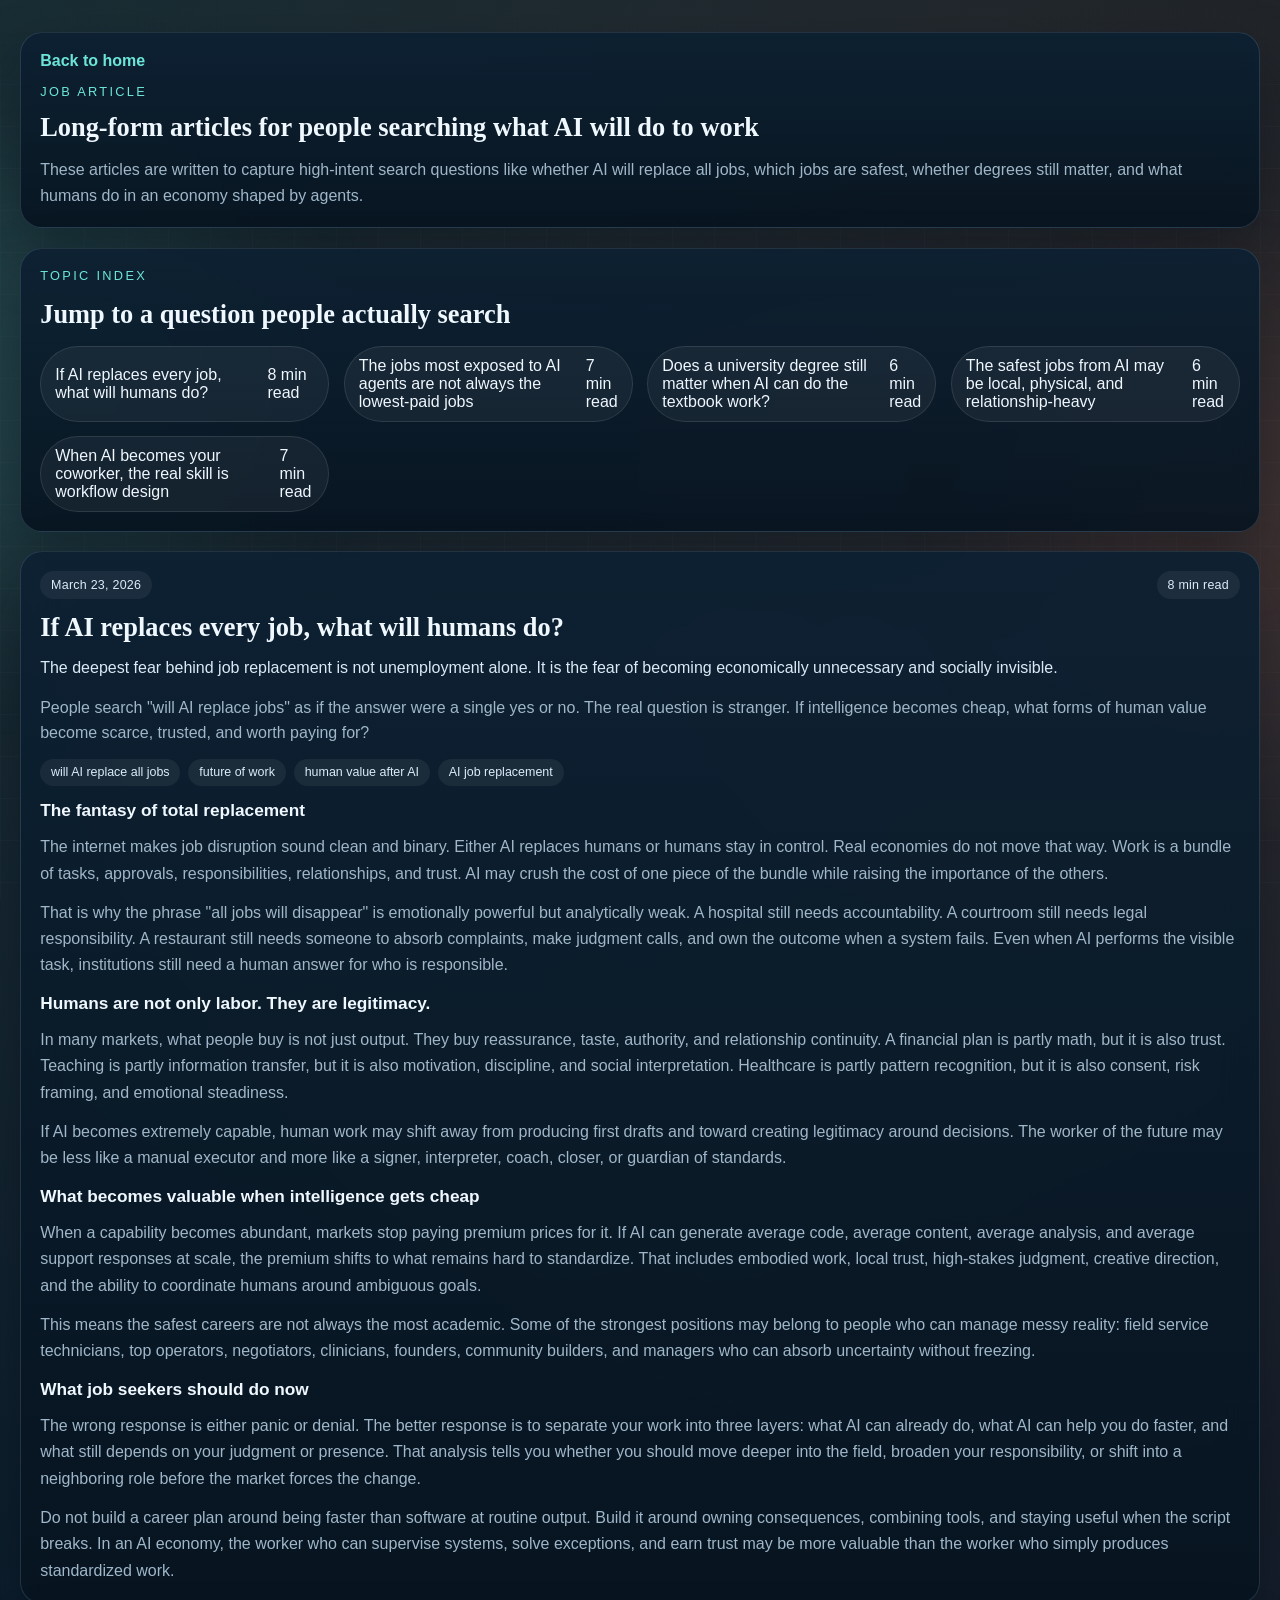
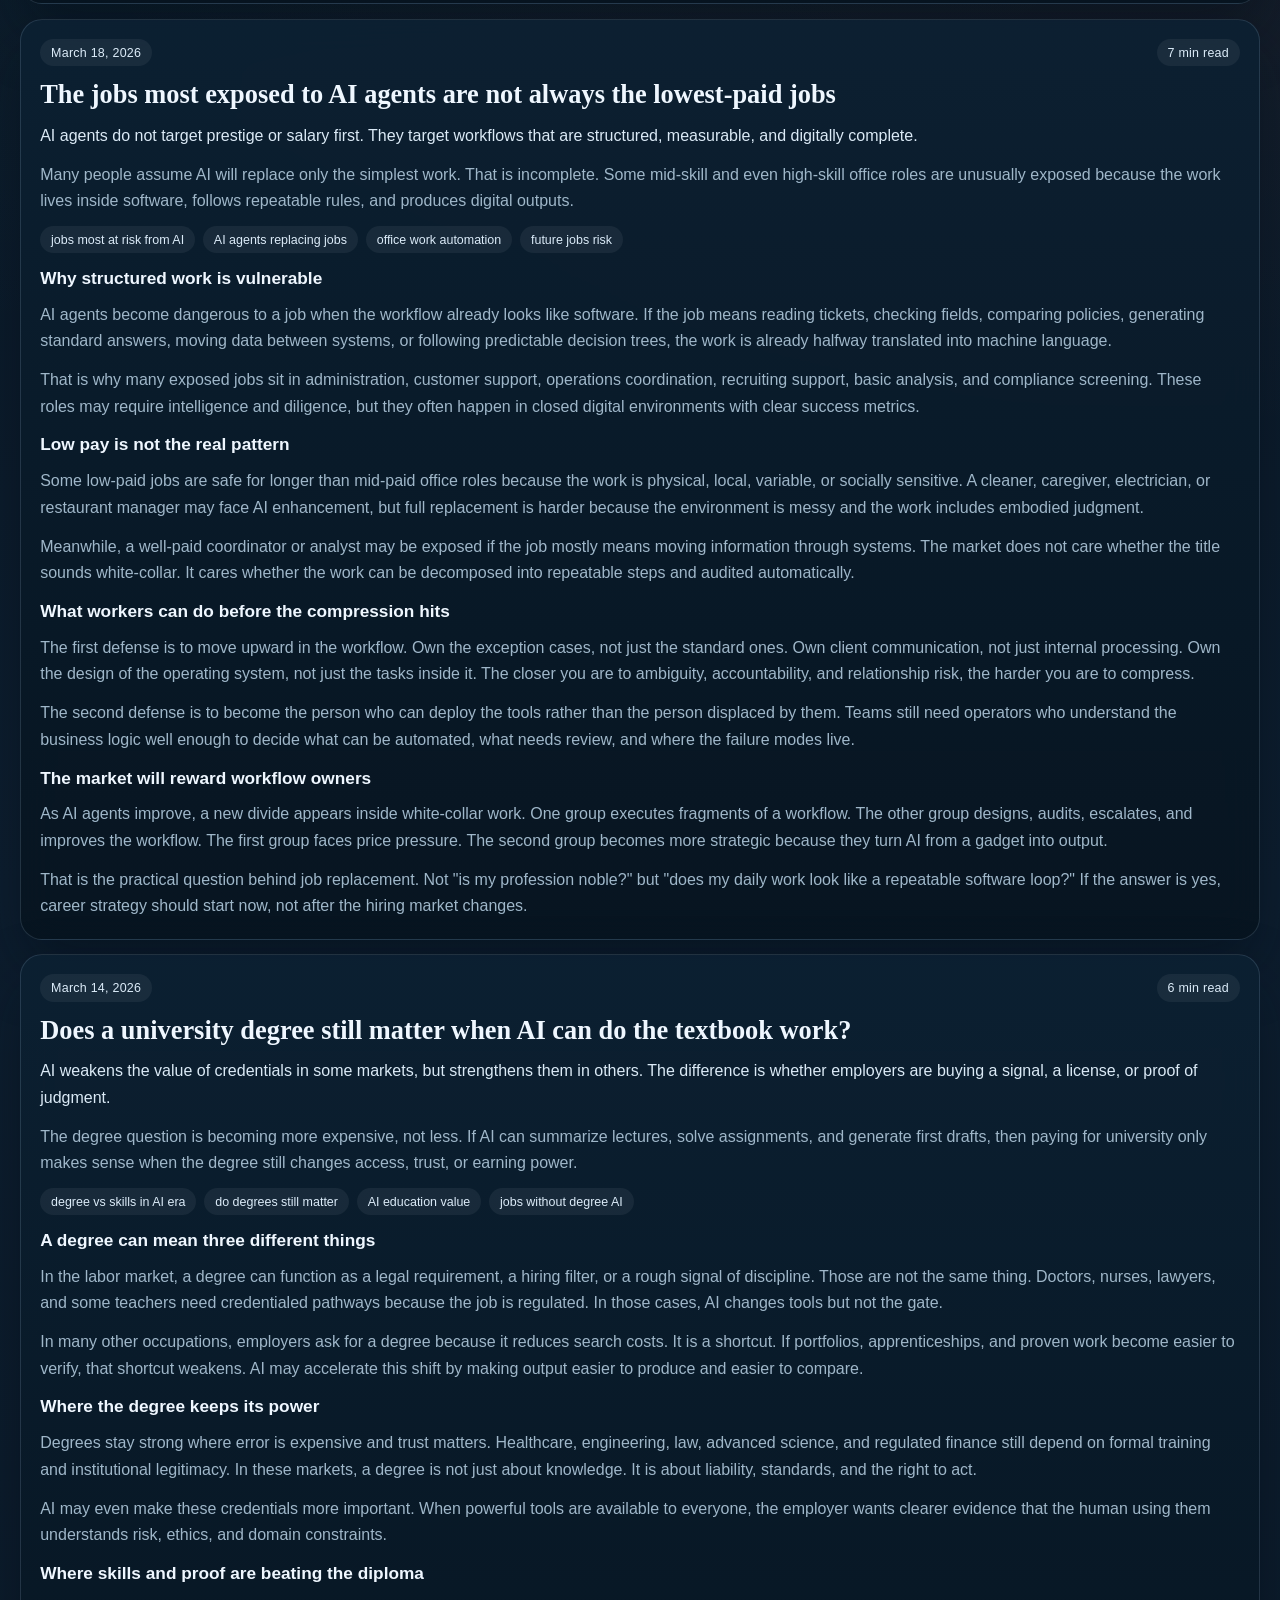
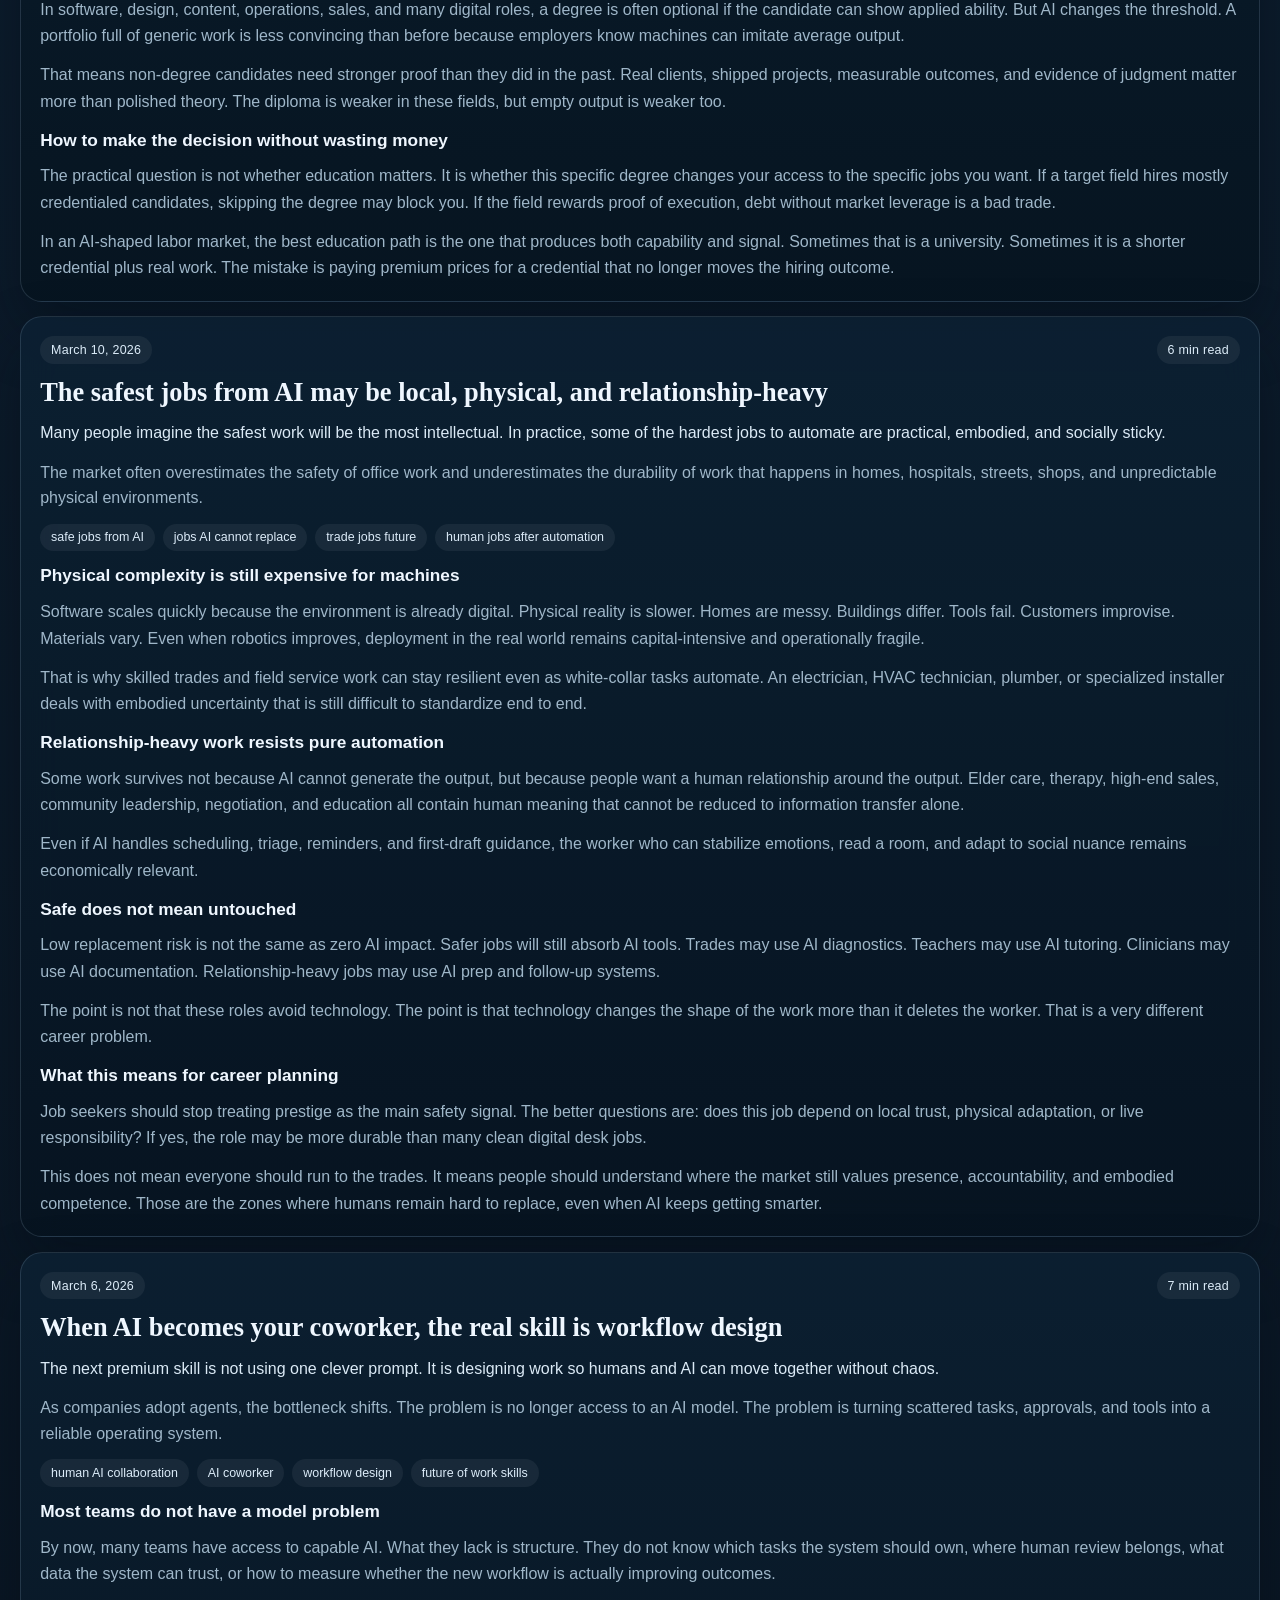
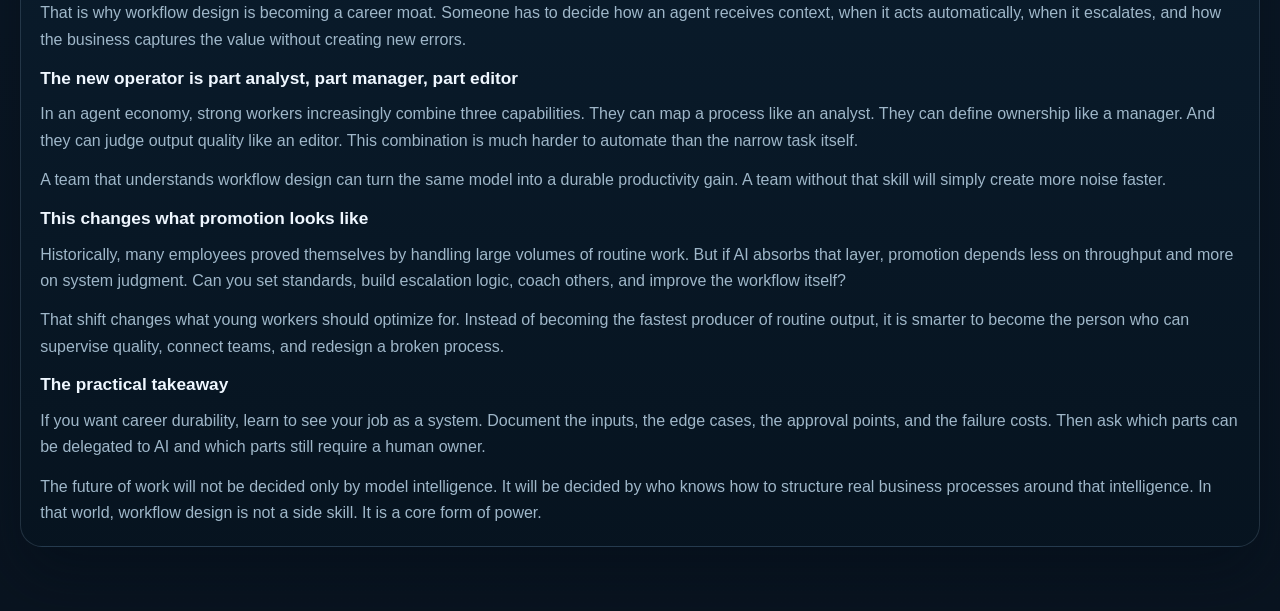
==== articles.html @ 11e5ac5a "Add news and article content hubs" ====
<!DOCTYPE html>
<html lang="en">
<head>
  <meta charset="UTF-8">
  <meta name="viewport" content="width=device-width, initial-scale=1.0">
  <title>Job Articles About AI Replacing Jobs | Will My Job Replaced by AI?</title>
  <meta name="description" content="Read long-form articles about AI replacing jobs, human work after automation, degree value in the AI era, safe jobs from AI, and how workflow design changes careers.">
  <meta name="robots" content="index,follow,max-image-preview:large,max-snippet:-1,max-video-preview:-1">
  <link rel="canonical" href="https://www.willmyjobreplacedbyai.com/articles.html">
  <meta property="og:type" content="website">
  <meta property="og:title" content="Job Articles About AI Replacing Jobs | Will My Job Replaced by AI?">
  <meta property="og:description" content="Explore deep articles about job replacement, AI agents, human value after automation, and the future of work.">
  <meta property="og:url" content="https://www.willmyjobreplacedbyai.com/articles.html">
  <meta property="og:site_name" content="Will My Job Replaced by AI?">
  <meta property="og:image" content="https://www.willmyjobreplacedbyai.com/og-image.svg">
  <link rel="stylesheet" href="styles.css?v=2026-03-23-1">
</head>
<body data-page="articles">
  <div class="ambient ambient-left"></div>
  <div class="ambient ambient-right"></div>

  <main class="page-shell">
    <header class="subpage-hero">
      <a class="back-link" href="./">Back to home</a>
      <p class="section-kicker">Job Article</p>
      <h1>Long-form articles for people searching what AI will do to work</h1>
      <p class="section-copy">These articles are written to capture high-intent search questions like whether AI will replace all jobs, which jobs are safest, whether degrees still matter, and what humans do in an economy shaped by agents.</p>
    </header>

    <section class="article-toc-card">
      <p class="section-kicker">Topic Index</p>
      <h2>Jump to a question people actually search</h2>
      <div class="article-toc" id="articleToc">
        <div class="empty-state">Loading article library...</div>
      </div>
    </section>

    <section class="article-index" id="articleIndex">
      <div class="empty-state">Loading article library...</div>
    </section>
  </main>

  <script src="editorial.js?v=2026-03-23-1"></script>
</body>
</html>
---- styles.css ----
:root {
  --bg: #081421;
  --bg-soft: #12263b;
  --panel: rgba(7, 24, 37, 0.8);
  --panel-strong: rgba(10, 30, 48, 0.92);
  --line: rgba(171, 205, 230, 0.16);
  --text: #eff7ff;
  --muted: #9fb7c9;
  --accent: #ff875c;
  --accent-soft: rgba(255, 135, 92, 0.18);
  --teal: #6ce5d8;
  --yellow: #ffd66b;
  --red: #ff6f7d;
  --green: #77e08e;
  --shadow: 0 28px 60px rgba(1, 11, 20, 0.38);
  --radius-xl: 28px;
  --radius-lg: 22px;
  --radius-md: 16px;
  --max-width: 1240px;
}

* {
  box-sizing: border-box;
}

html {
  scroll-behavior: smooth;
}

body {
  margin: 0;
  min-height: 100vh;
  font-family: "Avenir Next", "Segoe UI", "Helvetica Neue", sans-serif;
  background:
    radial-gradient(circle at top left, rgba(108, 229, 216, 0.12), transparent 35%),
    radial-gradient(circle at 90% 10%, rgba(255, 135, 92, 0.14), transparent 30%),
    linear-gradient(180deg, #07111c 0%, #0d1e2f 46%, #091420 100%);
  color: var(--text);
  overflow-x: hidden;
}

body.no-scroll {
  overflow: hidden;
}

body::before {
  content: "";
  position: fixed;
  inset: 0;
  background-image:
    linear-gradient(rgba(255, 255, 255, 0.025) 1px, transparent 1px),
    linear-gradient(90deg, rgba(255, 255, 255, 0.025) 1px, transparent 1px);
  background-size: 42px 42px;
  mask-image: linear-gradient(180deg, transparent 0%, rgba(0, 0, 0, 0.8) 12%, rgba(0, 0, 0, 0.85) 100%);
  pointer-events: none;
}

.ambient {
  position: fixed;
  width: 28rem;
  height: 28rem;
  border-radius: 999px;
  filter: blur(80px);
  opacity: 0.28;
  pointer-events: none;
}

.ambient-left {
  top: 10rem;
  left: -12rem;
  background: rgba(108, 229, 216, 0.42);
}

.ambient-right {
  top: 18rem;
  right: -12rem;
  background: rgba(255, 135, 92, 0.32);
}

.page-shell {
  position: relative;
  width: min(var(--max-width), calc(100% - 2rem));
  margin: 0 auto;
  padding: 2rem 0 4rem;
}

.hero,
.filter-card,
.editorial-card,
.insight-card,
.roadmap-card,
.subpage-hero,
.article-toc-card,
.news-feed-item,
.article-longform,
.job-card {
  backdrop-filter: blur(18px);
  background: linear-gradient(180deg, rgba(12, 32, 50, 0.92) 0%, rgba(7, 20, 32, 0.92) 100%);
  border: 1px solid var(--line);
  box-shadow: var(--shadow);
}

.hero {
  display: grid;
  grid-template-columns: minmax(0, 1.5fr) minmax(260px, 0.72fr);
  gap: 1.5rem;
  padding: 1.6rem;
  border-radius: var(--radius-xl);
  animation: rise 0.7s ease both;
}

.hero-copy {
  display: flex;
  flex-direction: column;
  gap: 1rem;
}

.topbar {
  display: flex;
  justify-content: space-between;
  gap: 1rem;
  align-items: center;
}

.brand-block {
  display: flex;
  align-items: center;
  gap: 0.9rem;
}

.brand-mark {
  width: 3rem;
  height: 3rem;
  display: grid;
  place-items: center;
  border-radius: 1rem;
  color: #081421;
  font-weight: 800;
  letter-spacing: 0.08em;
  background: linear-gradient(135deg, #ffb26b 0%, #6ce5d8 100%);
}

.brand-label,
.brand-subtitle {
  margin: 0;
}

.brand-label {
  font-size: 0.78rem;
  letter-spacing: 0.16em;
  text-transform: uppercase;
  color: var(--muted);
}

.brand-subtitle {
  font-size: 0.96rem;
  color: var(--text);
}

.language-switch {
  display: inline-flex;
  gap: 0.35rem;
  padding: 0.32rem;
  border-radius: 999px;
  background: rgba(255, 255, 255, 0.05);
  border: 1px solid rgba(255, 255, 255, 0.08);
}

.lang-button {
  border: 0;
  border-radius: 999px;
  padding: 0.56rem 0.8rem;
  font: inherit;
  font-size: 0.78rem;
  font-weight: 700;
  letter-spacing: 0.08em;
  background: transparent;
  color: var(--muted);
  cursor: pointer;
  transition: all 0.2s ease;
}

.lang-button[aria-pressed="true"] {
  background: linear-gradient(135deg, rgba(255, 135, 92, 0.95) 0%, rgba(255, 205, 107, 0.95) 100%);
  color: #091420;
}

.eyebrow,
.section-kicker {
  margin: 0;
  font-size: 0.8rem;
  text-transform: uppercase;
  letter-spacing: 0.18em;
  color: var(--teal);
}

#heroTitle,
.insight-card h2,
.roadmap-card h2,
#resultsTitle {
  margin: 0;
  font-family: "Iowan Old Style", "Palatino Linotype", "Book Antiqua", Georgia, serif;
  line-height: 0.95;
  letter-spacing: -0.03em;
}

#heroTitle {
  font-size: clamp(3.15rem, 6vw, 5.8rem);
  max-width: 11ch;
}

.hero-lead,
.section-copy,
.results-copy,
.disclaimer,
.detail-copy,
.roadmap-step p {
  margin: 0;
  color: var(--muted);
  line-height: 1.6;
}

.hero-notes {
  display: grid;
  gap: 0.8rem;
  max-width: 50rem;
}

.pill {
  display: inline-flex;
  align-items: center;
  width: fit-content;
  padding: 0.5rem 0.8rem;
  border-radius: 999px;
  background: var(--accent-soft);
  color: #ffc2af;
  font-size: 0.86rem;
  font-weight: 700;
}

.hero-panel {
  display: grid;
  gap: 1rem;
}

.stat-card {
  border-radius: var(--radius-lg);
  padding: 1.1rem 1.15rem;
  background: linear-gradient(180deg, rgba(255, 255, 255, 0.045) 0%, rgba(255, 255, 255, 0.02) 100%);
  border: 1px solid rgba(255, 255, 255, 0.08);
}

.stat-value {
  margin: 0;
  font-size: clamp(2rem, 4vw, 2.8rem);
  font-weight: 800;
}

.stat-label {
  margin: 0.2rem 0 0;
  color: var(--muted);
}

.filter-stack {
  margin-top: 1.4rem;
  display: grid;
  gap: 1rem;
}

.editorial-grid {
  margin-top: 1.4rem;
  display: grid;
  grid-template-columns: repeat(2, minmax(0, 1fr));
  gap: 1rem;
}

.editorial-card,
.subpage-hero,
.article-toc-card,
.news-feed-item,
.article-longform {
  padding: 1.2rem;
  border-radius: var(--radius-lg);
  animation: rise 0.85s ease both;
}

.editorial-card {
  display: grid;
  gap: 1rem;
  align-content: start;
}

.editorial-card-header,
.section-actions,
.news-feed-meta,
.news-preview-meta {
  display: flex;
  justify-content: space-between;
  gap: 0.75rem;
  flex-wrap: wrap;
  align-items: center;
}

.editorial-card h2,
.subpage-hero h1,
.article-toc-card h2,
.news-feed-item h2,
.article-longform h2 {
  margin: 0;
  font-size: 1.65rem;
  font-family: "Iowan Old Style", "Palatino Linotype", "Book Antiqua", Georgia, serif;
}

.editorial-link,
.editorial-button,
.news-source-link,
.back-link,
.toc-link,
.pagination-link {
  text-decoration: none;
}

.editorial-link,
.news-source-link,
.back-link {
  color: var(--teal);
  font-weight: 700;
  text-underline-offset: 0.16rem;
}

.editorial-button,
.pagination-link,
.toc-link {
  border: 1px solid rgba(255, 255, 255, 0.1);
  border-radius: 999px;
  padding: 0.62rem 0.88rem;
  background: rgba(255, 255, 255, 0.05);
  color: var(--text);
  transition: border-color 0.18s ease, transform 0.18s ease;
}

.editorial-button:hover,
.pagination-link:hover,
.toc-link:hover,
.editorial-link:hover,
.news-source-link:hover,
.back-link:hover {
  border-color: rgba(255, 255, 255, 0.24);
  color: var(--text);
}

.news-preview-list,
.news-feed,
.article-index,
.article-toc {
  display: grid;
  gap: 0.9rem;
}

.news-preview-item {
  padding: 0.95rem 1rem;
  border-radius: 18px;
  background: rgba(255, 255, 255, 0.035);
  border: 1px solid rgba(255, 255, 255, 0.07);
}

.news-preview-meta,
.news-feed-meta {
  color: #c3d8e7;
  font-size: 0.78rem;
  letter-spacing: 0.02em;
}

.news-preview-title,
.article-preview-title {
  color: var(--text);
  display: inline-block;
  margin-top: 0.2rem;
  font-size: 1.12rem;
  font-weight: 700;
  line-height: 1.35;
}

.news-preview-summary,
.article-preview-hook,
.article-preview-summary,
.editorial-empty,
.news-impact,
.subpage-summary,
.article-section p {
  margin: 0;
  color: var(--muted);
  line-height: 1.65;
}

.article-preview-card,
.article-longform-header {
  display: grid;
  gap: 0.8rem;
}

.article-preview-hook {
  color: #dbeaf6;
}

.keyword-list {
  display: flex;
  flex-wrap: wrap;
  gap: 0.5rem;
}

.keyword-chip,
.meta-pill {
  display: inline-flex;
  align-items: center;
  padding: 0.42rem 0.68rem;
  border-radius: 999px;
  font-size: 0.78rem;
  color: #dcecf9;
  background: rgba(255, 255, 255, 0.06);
}

.keyword-chip-strong {
  background: rgba(255, 135, 92, 0.16);
  color: #ffd0bd;
}

.subpage-hero {
  display: grid;
  gap: 0.85rem;
}

.news-feed {
  margin-top: 1.2rem;
}

.news-feed-item,
.article-longform {
  display: grid;
  gap: 0.9rem;
}

.article-toc-card {
  margin-top: 1.2rem;
  display: grid;
  gap: 1rem;
}

.article-toc {
  grid-template-columns: repeat(auto-fit, minmax(240px, 1fr));
}

.toc-link {
  display: flex;
  justify-content: space-between;
  gap: 0.75rem;
  align-items: center;
}

.article-index {
  margin-top: 1.2rem;
}

.article-section {
  display: grid;
  gap: 0.8rem;
}

.article-section h3 {
  margin: 0;
  font-size: 1.08rem;
  color: var(--text);
}

.pagination {
  margin-top: 1.1rem;
  display: flex;
  flex-wrap: wrap;
  gap: 0.55rem;
}

.pagination-link.is-active {
  background: linear-gradient(135deg, rgba(255, 135, 92, 0.95) 0%, rgba(255, 205, 107, 0.95) 100%);
  color: #091420;
  border-color: transparent;
}

.filter-card {
  padding: 1rem;
  border-radius: var(--radius-lg);
  animation: rise 0.85s ease both;
}

.filter-header {
  display: grid;
  gap: 0.25rem;
  margin-bottom: 0.9rem;
}

.filter-header h2 {
  margin: 0;
  font-size: 1.6rem;
  font-family: "Iowan Old Style", "Palatino Linotype", "Book Antiqua", Georgia, serif;
}

.seo-card h2,
.seo-card h3,
.faq-list h3 {
  margin-top: 0;
}

.seo-grid {
  margin-top: 1rem;
  display: grid;
  gap: 0.8rem;
  grid-template-columns: repeat(auto-fit, minmax(220px, 1fr));
}

.faq-list {
  margin-top: 1rem;
  display: grid;
  gap: 0.4rem;
}

.faq-list h3 {
  font-size: 1.1rem;
  line-height: 1.45;
}

.control-panel {
  display: grid;
  gap: 1rem;
}

.job-control-panel {
  grid-template-columns: minmax(0, 2.2fr) repeat(3, minmax(0, 1fr));
}

.ai-control-panel {
  grid-template-columns: repeat(4, minmax(0, 1fr));
}

.field {
  display: grid;
  gap: 0.45rem;
}

.field label {
  font-size: 0.84rem;
  font-weight: 700;
  color: #d6e7f5;
}

input,
select {
  width: 100%;
  border: 1px solid rgba(255, 255, 255, 0.08);
  border-radius: 14px;
  padding: 0.9rem 1rem;
  font: inherit;
  color: var(--text);
  background: rgba(255, 255, 255, 0.04);
}

input::placeholder {
  color: #89a2b4;
}

input:focus,
select:focus,
.lang-button:focus {
  outline: 2px solid rgba(108, 229, 216, 0.55);
  outline-offset: 2px;
}

.insight-grid {
  margin-top: 1.4rem;
  display: grid;
  grid-template-columns: minmax(0, 1.3fr) minmax(0, 1fr);
  gap: 1rem;
}

.insight-card,
.roadmap-card {
  border-radius: var(--radius-lg);
  padding: 1.35rem;
  animation: rise 1s ease both;
}

.risk-bars,
.guide-list,
.roadmap-grid,
.job-grid {
  display: grid;
  gap: 0.9rem;
}

.risk-row {
  display: grid;
  gap: 0.42rem;
}

.risk-row-header {
  display: flex;
  justify-content: space-between;
  gap: 1rem;
  color: #d6e7f5;
  font-size: 0.95rem;
}

.risk-row-track,
.meter-track {
  height: 0.72rem;
  border-radius: 999px;
  overflow: hidden;
  background: rgba(255, 255, 255, 0.06);
}

.risk-row-fill,
.meter-fill {
  height: 100%;
  border-radius: inherit;
}

.risk-row-fill.low,
.meter-fill.low {
  background: linear-gradient(90deg, #49c46c 0%, #77e08e 100%);
}

.risk-row-fill.medium,
.meter-fill.medium {
  background: linear-gradient(90deg, #eeb14a 0%, #ffd66b 100%);
}

.risk-row-fill.high,
.meter-fill.high {
  background: linear-gradient(90deg, #ff6f7d 0%, #ff9b7d 100%);
}

.guide-card {
  align-content: start;
}

.guide-item,
.roadmap-step {
  padding: 1rem;
  border-radius: 18px;
  background: rgba(255, 255, 255, 0.04);
  border: 1px solid rgba(255, 255, 255, 0.08);
}

.guide-item strong,
.roadmap-step strong,
.detail-block h3 {
  color: var(--text);
}

.results-block {
  margin-top: 1.65rem;
}

.results-meta {
  display: flex;
  justify-content: space-between;
  gap: 1rem;
  align-items: end;
}

.job-grid {
  margin-top: 1rem;
  grid-template-columns: repeat(auto-fit, minmax(300px, 1fr));
}

.job-card {
  display: grid;
  gap: 1rem;
  padding: 1.3rem;
  border-radius: 24px;
  animation: rise 0.9s ease both;
  cursor: pointer;
  transition: transform 0.18s ease, border-color 0.18s ease;
}

.job-card:hover,
.job-card:focus-visible {
  transform: translateY(-2px);
  border-color: rgba(255, 255, 255, 0.24);
}

.job-open-label {
  margin: 0;
  font-size: 0.9rem;
  color: var(--muted);
}

.job-card-modal {
  margin: 0;
  cursor: default;
  animation: none;
  background: transparent;
  border: 0;
  box-shadow: none;
}

.job-modal-overlay {
  position: fixed;
  inset: 0;
  z-index: 30;
  display: none;
  align-items: center;
  justify-content: center;
  padding: 1rem;
  background: rgba(3, 10, 18, 0.72);
}

.job-modal-overlay.is-open {
  display: flex;
}

.job-modal-panel {
  width: min(980px, 100%);
  max-height: min(86vh, 960px);
  overflow: auto;
  border-radius: var(--radius-lg);
  border: 1px solid var(--line);
  background: linear-gradient(180deg, rgba(12, 32, 50, 0.98) 0%, rgba(7, 20, 32, 0.98) 100%);
  box-shadow: var(--shadow);
}

.job-modal-header {
  position: sticky;
  top: 0;
  z-index: 1;
  display: flex;
  justify-content: space-between;
  align-items: center;
  gap: 1rem;
  border-bottom: 1px solid rgba(255, 255, 255, 0.08);
  padding: 1rem 1.2rem;
  background: rgba(5, 17, 29, 0.95);
}

.job-modal-header h2 {
  margin: 0;
  font-size: 1.6rem;
  font-family: "Iowan Old Style", "Palatino Linotype", "Book Antiqua", Georgia, serif;
}

.job-modal-close {
  border: 1px solid rgba(255, 255, 255, 0.14);
  background: rgba(255, 255, 255, 0.06);
  color: #f6fcff;
  border-radius: 999px;
  width: 2rem;
  height: 2rem;
  line-height: 1;
  font-size: 1.2rem;
  cursor: pointer;
}

.job-modal-body {
  padding: 1rem 1.2rem 1.2rem;
}

.card-top,
.meta-row,
.card-tags,
.meter-meta,
.detail-lists {
  display: flex;
  gap: 0.75rem;
  justify-content: space-between;
  align-items: start;
  flex-wrap: wrap;
}

.job-title {
  margin: 0;
  font-size: 1.55rem;
  font-family: "Iowan Old Style", "Palatino Linotype", "Book Antiqua", Georgia, serif;
}

.job-summary {
  margin: 0.45rem 0 0;
  color: var(--muted);
  line-height: 1.55;
}

.classification-path {
  margin: 0.55rem 0 0;
  color: #cfe1ef;
  font-size: 0.88rem;
  line-height: 1.5;
}

.tag {
  display: inline-flex;
  width: fit-content;
  align-items: center;
  padding: 0.42rem 0.72rem;
  border-radius: 999px;
  font-size: 0.78rem;
  font-weight: 700;
  letter-spacing: 0.04em;
}

.tag.neutral {
  background: rgba(255, 255, 255, 0.07);
  color: #dceaf6;
}

.tag.replace {
  background: rgba(255, 111, 125, 0.14);
  color: #ffb3bd;
}

.tag.hybrid {
  background: rgba(255, 214, 107, 0.14);
  color: #ffe6a2;
}

.tag.enhance {
  background: rgba(108, 229, 216, 0.14);
  color: #aef2ea;
}

.risk-number {
  margin: 0;
  font-size: 2.1rem;
  font-weight: 800;
}

.meter-label {
  color: var(--muted);
  font-size: 0.9rem;
}

.detail-lists {
  align-items: stretch;
}

.detail-block {
  flex: 1 1 220px;
  padding: 0.95rem 1rem;
  border-radius: 18px;
  background: rgba(255, 255, 255, 0.035);
  border: 1px solid rgba(255, 255, 255, 0.07);
}

.detail-block h3 {
  margin: 0 0 0.75rem;
  font-size: 1rem;
}

.detail-block ul {
  margin: 0;
  padding-left: 1.1rem;
  color: var(--muted);
  display: grid;
  gap: 0.5rem;
}

.detail-copy {
  display: grid;
  gap: 0.72rem;
}

.detail-copy p {
  margin: 0;
}

.service-list {
  display: flex;
  flex-wrap: wrap;
  gap: 0.55rem;
}

.reference-list {
  display: grid;
  gap: 0.6rem;
}

.service-pill {
  padding: 0.45rem 0.68rem;
  border-radius: 999px;
  font-size: 0.8rem;
  color: #dcedfb;
  background: rgba(255, 255, 255, 0.06);
}

.service-link {
  color: #aef2ea;
  display: inline-flex;
  width: fit-content;
  text-decoration-color: rgba(174, 242, 234, 0.6);
  text-underline-offset: 0.16rem;
  word-break: break-word;
}

.service-link:hover {
  color: var(--text);
}

.service-link-none {
  color: var(--muted);
  text-decoration: none;
}

.empty-state {
  padding: 2rem;
  border-radius: 24px;
  text-align: center;
  background: rgba(255, 255, 255, 0.04);
  border: 1px dashed rgba(255, 255, 255, 0.12);
  color: var(--muted);
}

.roadmap-grid {
  grid-template-columns: repeat(auto-fit, minmax(220px, 1fr));
  margin-top: 1rem;
}

@keyframes rise {
  from {
    opacity: 0;
    transform: translateY(18px);
  }
  to {
    opacity: 1;
    transform: translateY(0);
  }
}

@media (max-width: 980px) {
  .hero,
  .editorial-grid,
  .insight-grid,
  .job-control-panel,
  .ai-control-panel {
    grid-template-columns: 1fr;
  }

  .results-meta {
    align-items: start;
    flex-direction: column;
  }
}

@media (max-width: 720px) {
  .page-shell {
    width: min(calc(100% - 1rem), var(--max-width));
    padding-top: 0.75rem;
  }

  .hero,
  .editorial-card,
  .subpage-hero,
  .article-toc-card,
  .news-feed-item,
  .article-longform,
  .insight-card,
  .roadmap-card,
  .filter-card,
  .job-card {
    padding: 1rem;
  }

  .topbar {
    flex-direction: column;
    align-items: start;
  }

  #heroTitle {
    max-width: 100%;
    font-size: clamp(2.5rem, 14vw, 4rem);
  }
}
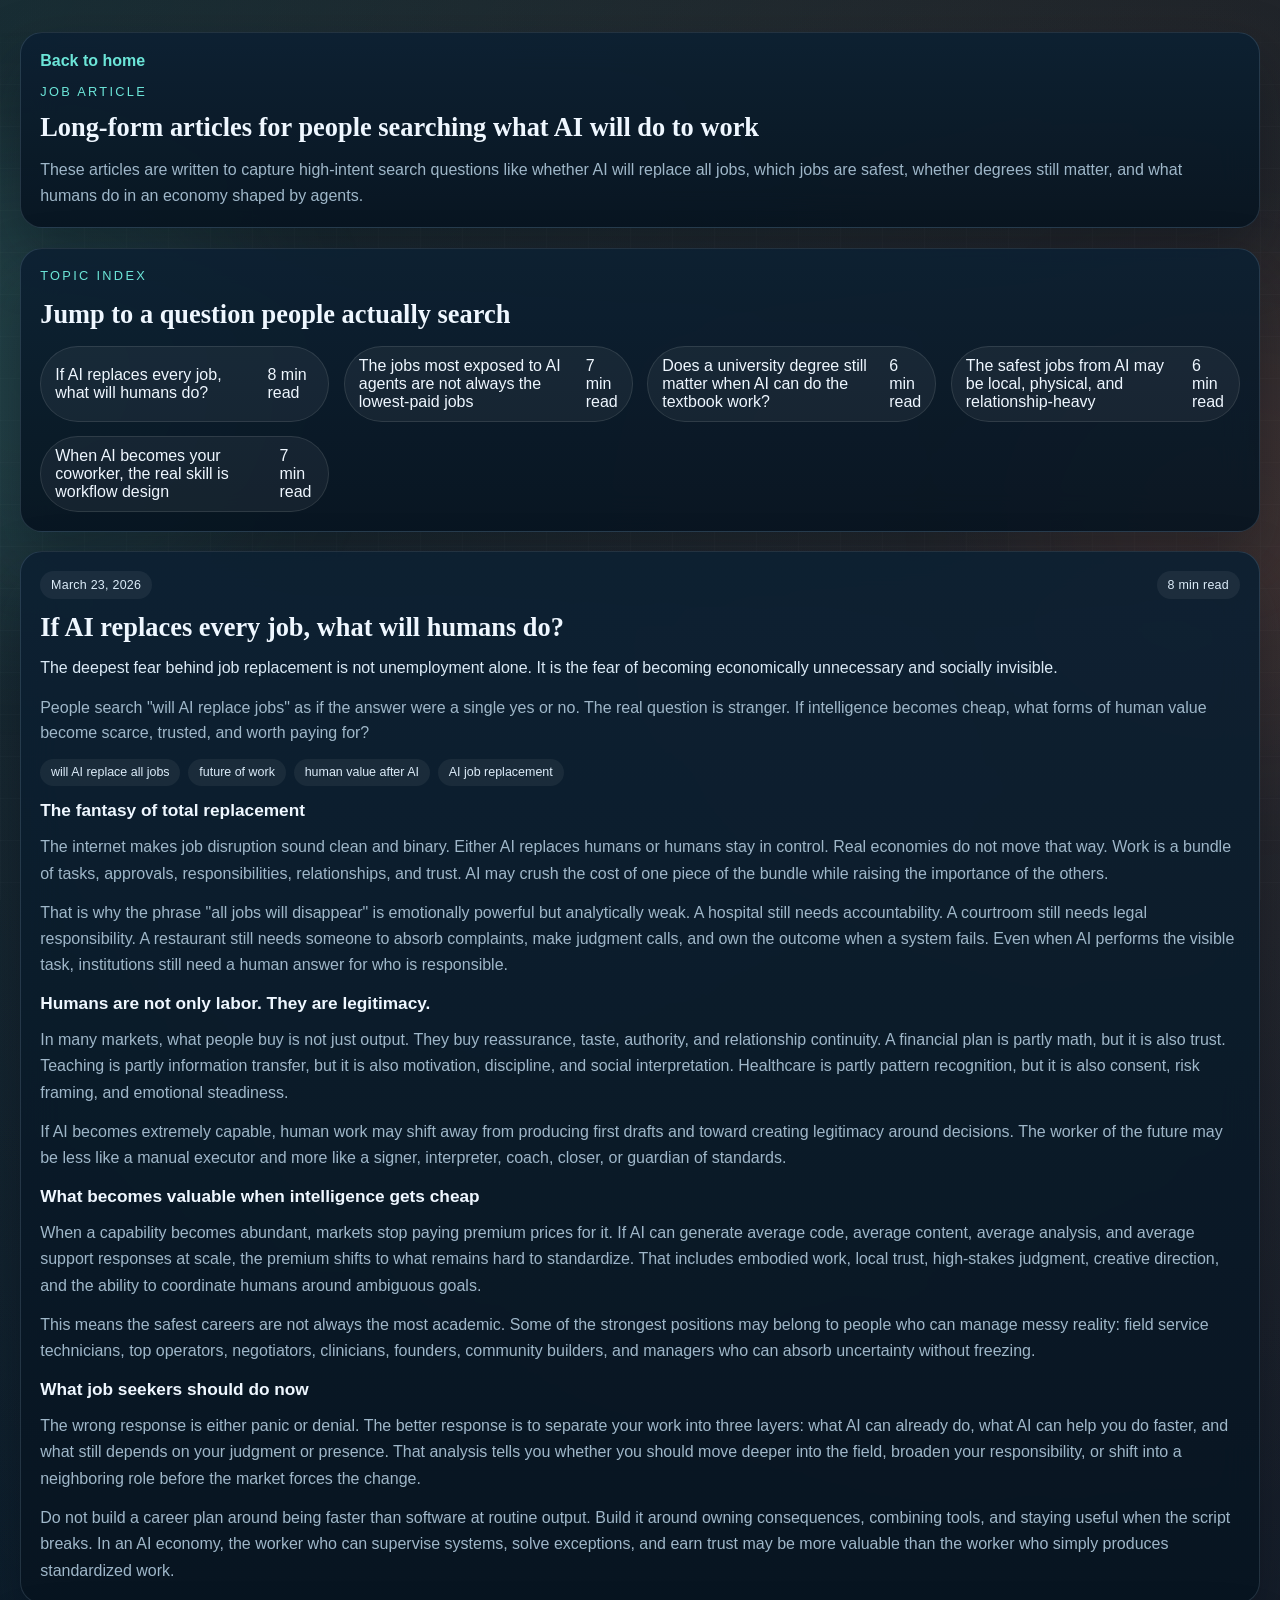
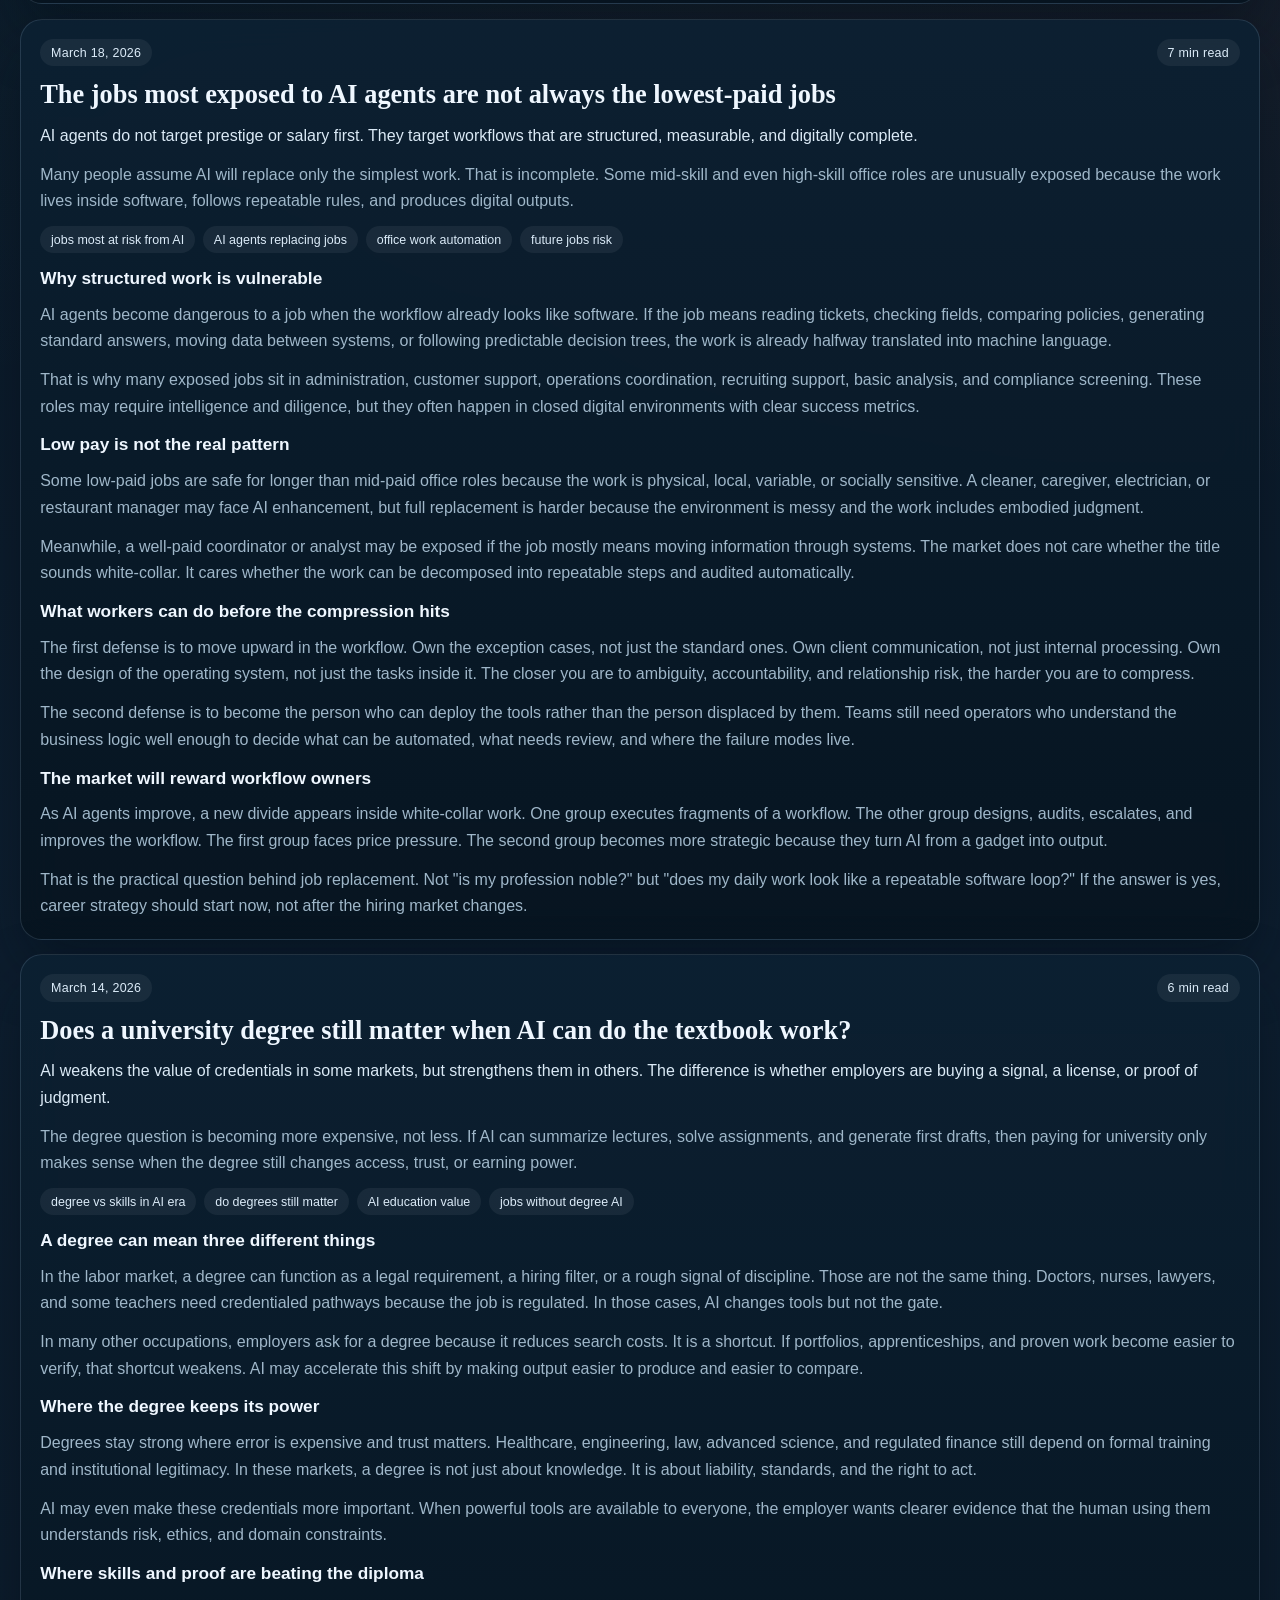
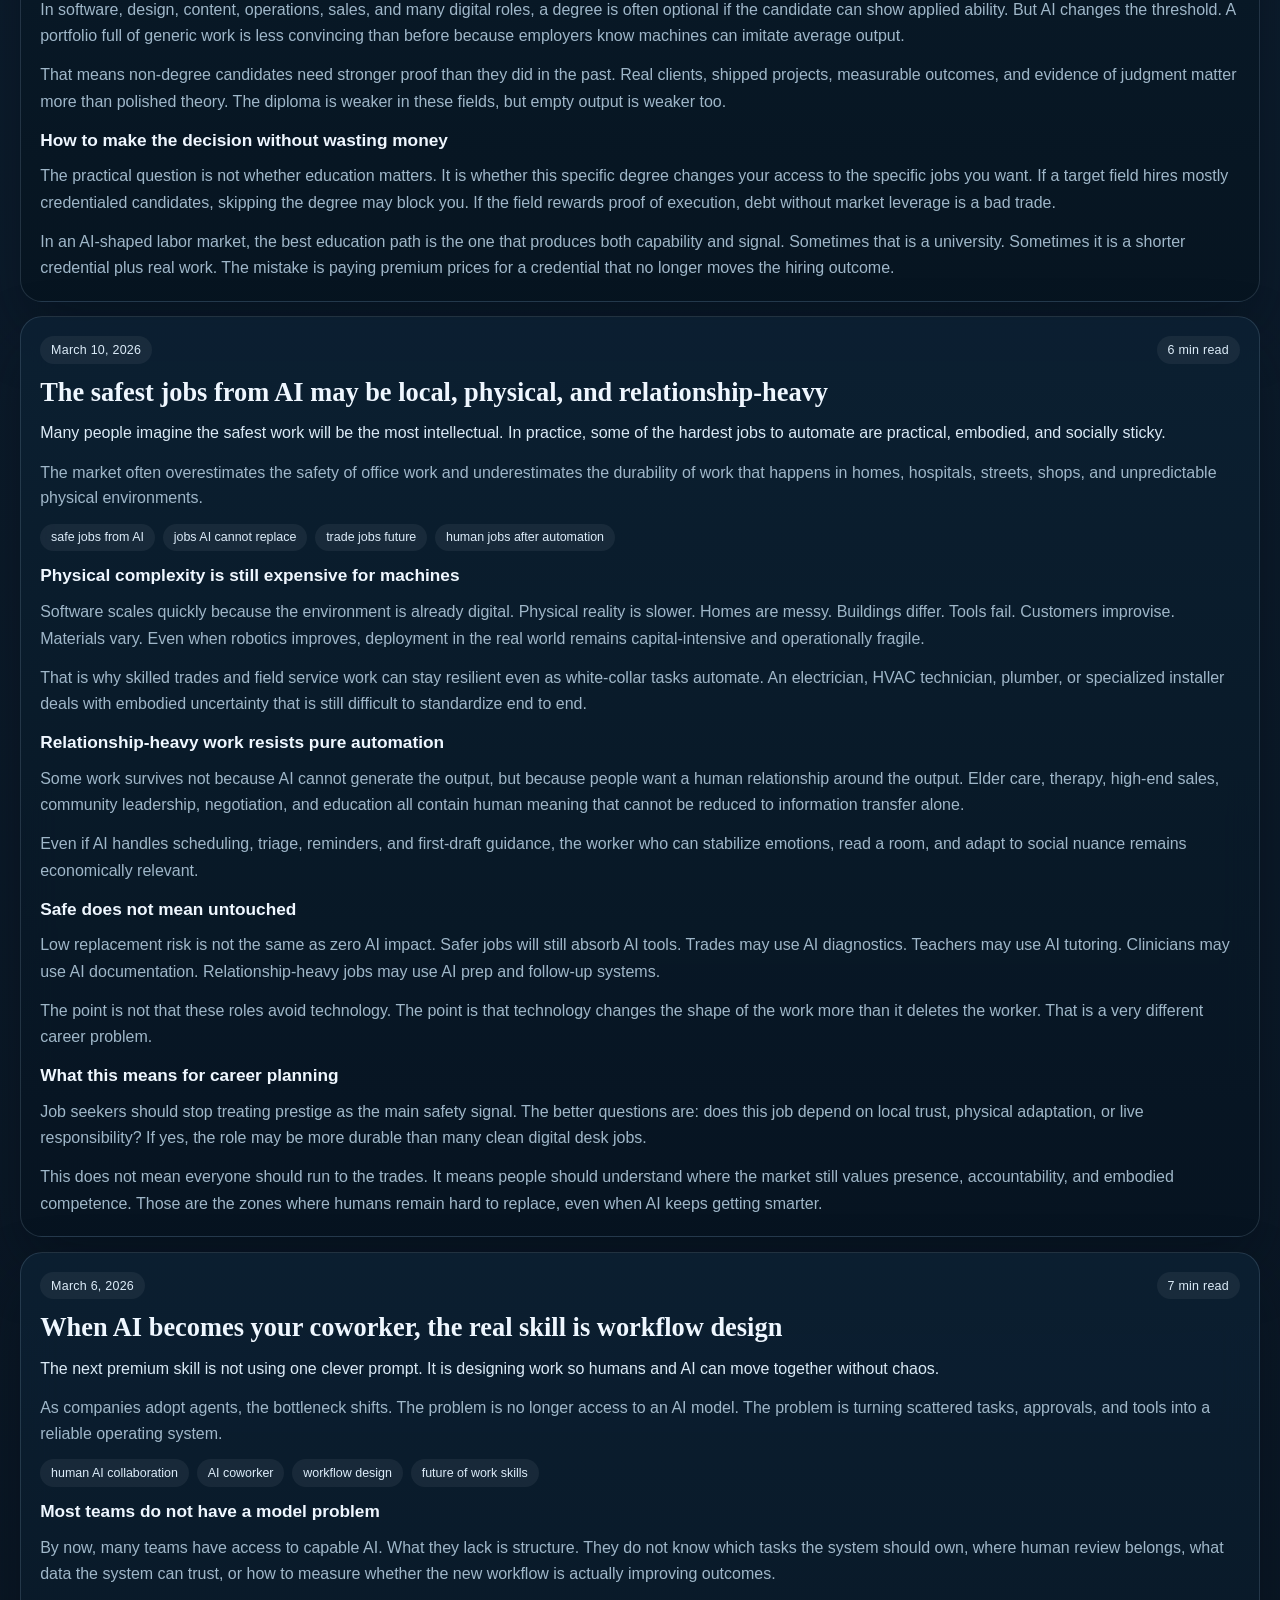
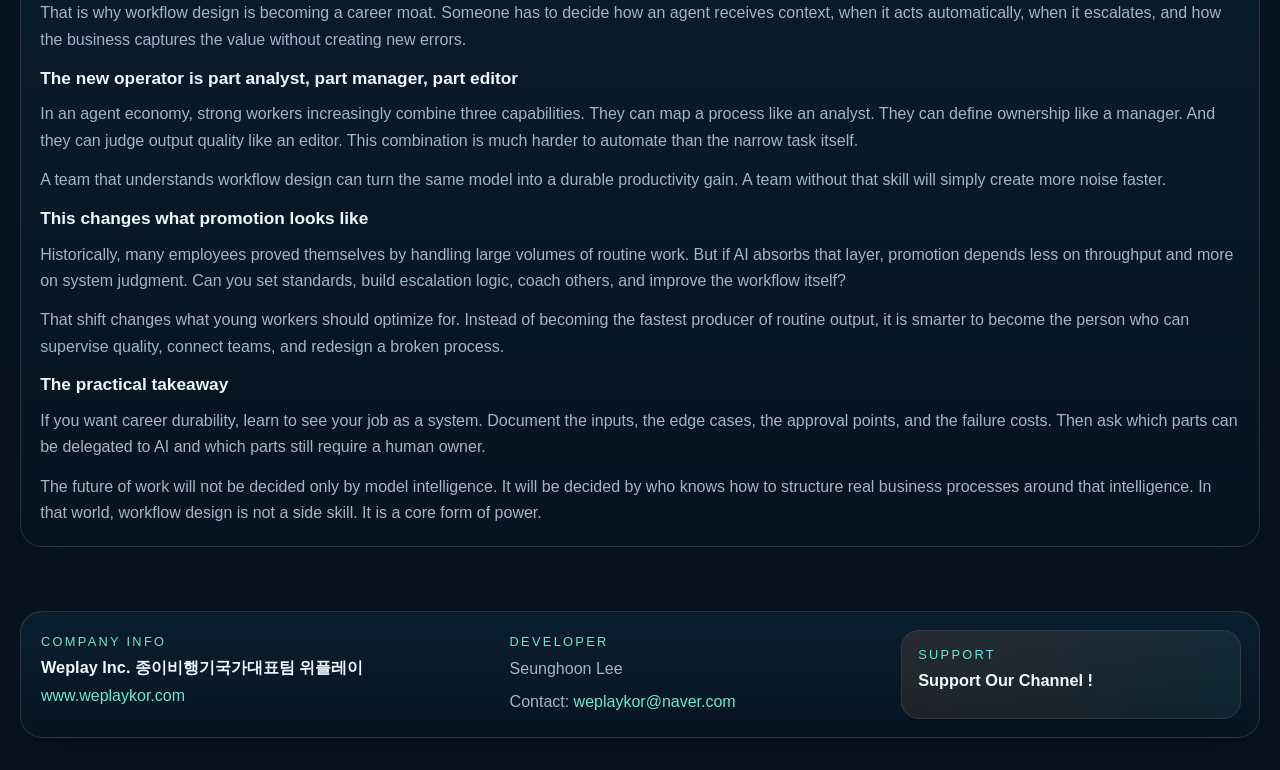
==== commit 996a41c9: "Add site footer with company info" ====
--- a/articles.html
+++ b/articles.html
@@ -13,7 +13,7 @@
   <meta property="og:url" content="https://www.willmyjobreplacedbyai.com/articles.html">
   <meta property="og:site_name" content="Will My Job Replaced by AI?">
   <meta property="og:image" content="https://www.willmyjobreplacedbyai.com/og-image.svg">
-  <link rel="stylesheet" href="styles.css?v=2026-03-23-1">
+  <link rel="stylesheet" href="styles.css?v=2026-03-23-2">
 </head>
 <body data-page="articles">
   <div class="ambient ambient-left"></div>
@@ -40,6 +40,27 @@
     </section>
   </main>
 
+  <footer class="site-footer">
+    <div class="footer-shell">
+      <section class="footer-block">
+        <p class="section-kicker">Company info</p>
+        <p class="footer-title">Weplay Inc. 종이비행기국가대표팀 위플레이</p>
+        <a class="footer-link" href="https://www.weplaykor.com" target="_blank" rel="noreferrer noopener">www.weplaykor.com</a>
+      </section>
+
+      <section class="footer-block">
+        <p class="section-kicker">Developer</p>
+        <p class="footer-copy">Seunghoon Lee</p>
+        <p class="footer-copy">Contact: <a class="footer-link" href="mailto:weplaykor@naver.com">weplaykor@naver.com</a></p>
+      </section>
+
+      <section class="footer-block footer-highlight">
+        <p class="section-kicker">Support</p>
+        <p class="footer-title">Support Our Channel !</p>
+      </section>
+    </div>
+  </footer>
+
   <script src="editorial.js?v=2026-03-23-1"></script>
 </body>
 </html>
--- a/styles.css
+++ b/styles.css
@@ -84,11 +84,69 @@
   padding: 2rem 0 4rem;
 }
 
+.site-footer {
+  width: min(var(--max-width), calc(100% - 2rem));
+  margin: 0 auto 2rem;
+}
+
+.footer-shell {
+  display: grid;
+  grid-template-columns: 1.2fr 1fr 0.9fr;
+  gap: 1rem;
+  padding: 1.15rem;
+  border-radius: var(--radius-lg);
+  backdrop-filter: blur(18px);
+  background: linear-gradient(180deg, rgba(12, 32, 50, 0.88) 0%, rgba(7, 20, 32, 0.9) 100%);
+  border: 1px solid var(--line);
+  box-shadow: var(--shadow);
+}
+
+.footer-block {
+  display: grid;
+  gap: 0.45rem;
+  align-content: start;
+  padding: 0.25rem 0.1rem;
+}
+
+.footer-title,
+.footer-copy {
+  margin: 0;
+}
+
+.footer-title {
+  font-size: 1.02rem;
+  font-weight: 700;
+  line-height: 1.45;
+  color: var(--text);
+}
+
+.footer-copy {
+  color: var(--muted);
+  line-height: 1.6;
+}
+
+.footer-link {
+  width: fit-content;
+  color: var(--teal);
+  text-decoration: none;
+  text-underline-offset: 0.16rem;
+}
+
+.footer-link:hover {
+  color: var(--text);
+}
+
+.footer-highlight {
+  padding: 1rem;
+  border-radius: 18px;
+  background: linear-gradient(135deg, rgba(255, 135, 92, 0.12) 0%, rgba(108, 229, 216, 0.08) 100%);
+  border: 1px solid rgba(255, 255, 255, 0.08);
+}
+
 .hero,
 .filter-card,
 .editorial-card,
 .insight-card,
-.roadmap-card,
 .subpage-hero,
 .article-toc-card,
 .news-feed-item,
@@ -196,7 +254,6 @@
 
 #heroTitle,
 .insight-card h2,
-.roadmap-card h2,
 #resultsTitle {
   margin: 0;
   font-family: "Iowan Old Style", "Palatino Linotype", "Book Antiqua", Georgia, serif;
@@ -213,8 +270,7 @@
 .section-copy,
 .results-copy,
 .disclaimer,
-.detail-copy,
-.roadmap-step p {
+.detail-copy {
   margin: 0;
   color: var(--muted);
   line-height: 1.6;
@@ -580,8 +636,7 @@
   gap: 1rem;
 }
 
-.insight-card,
-.roadmap-card {
+.insight-card {
   border-radius: var(--radius-lg);
   padding: 1.35rem;
   animation: rise 1s ease both;
@@ -589,7 +644,6 @@
 
 .risk-bars,
 .guide-list,
-.roadmap-grid,
 .job-grid {
   display: grid;
   gap: 0.9rem;
@@ -641,8 +695,7 @@
   align-content: start;
 }
 
-.guide-item,
-.roadmap-step {
+.guide-item {
   padding: 1rem;
   border-radius: 18px;
   background: rgba(255, 255, 255, 0.04);
@@ -650,7 +703,6 @@
 }
 
 .guide-item strong,
-.roadmap-step strong,
 .detail-block h3 {
   color: var(--text);
 }
@@ -915,11 +967,6 @@
   color: var(--muted);
 }
 
-.roadmap-grid {
-  grid-template-columns: repeat(auto-fit, minmax(220px, 1fr));
-  margin-top: 1rem;
-}
-
 @keyframes rise {
   from {
     opacity: 0;
@@ -934,6 +981,7 @@
 @media (max-width: 980px) {
   .hero,
   .editorial-grid,
+  .footer-shell,
   .insight-grid,
   .job-control-panel,
   .ai-control-panel {
@@ -959,7 +1007,6 @@
   .news-feed-item,
   .article-longform,
   .insight-card,
-  .roadmap-card,
   .filter-card,
   .job-card {
     padding: 1rem;
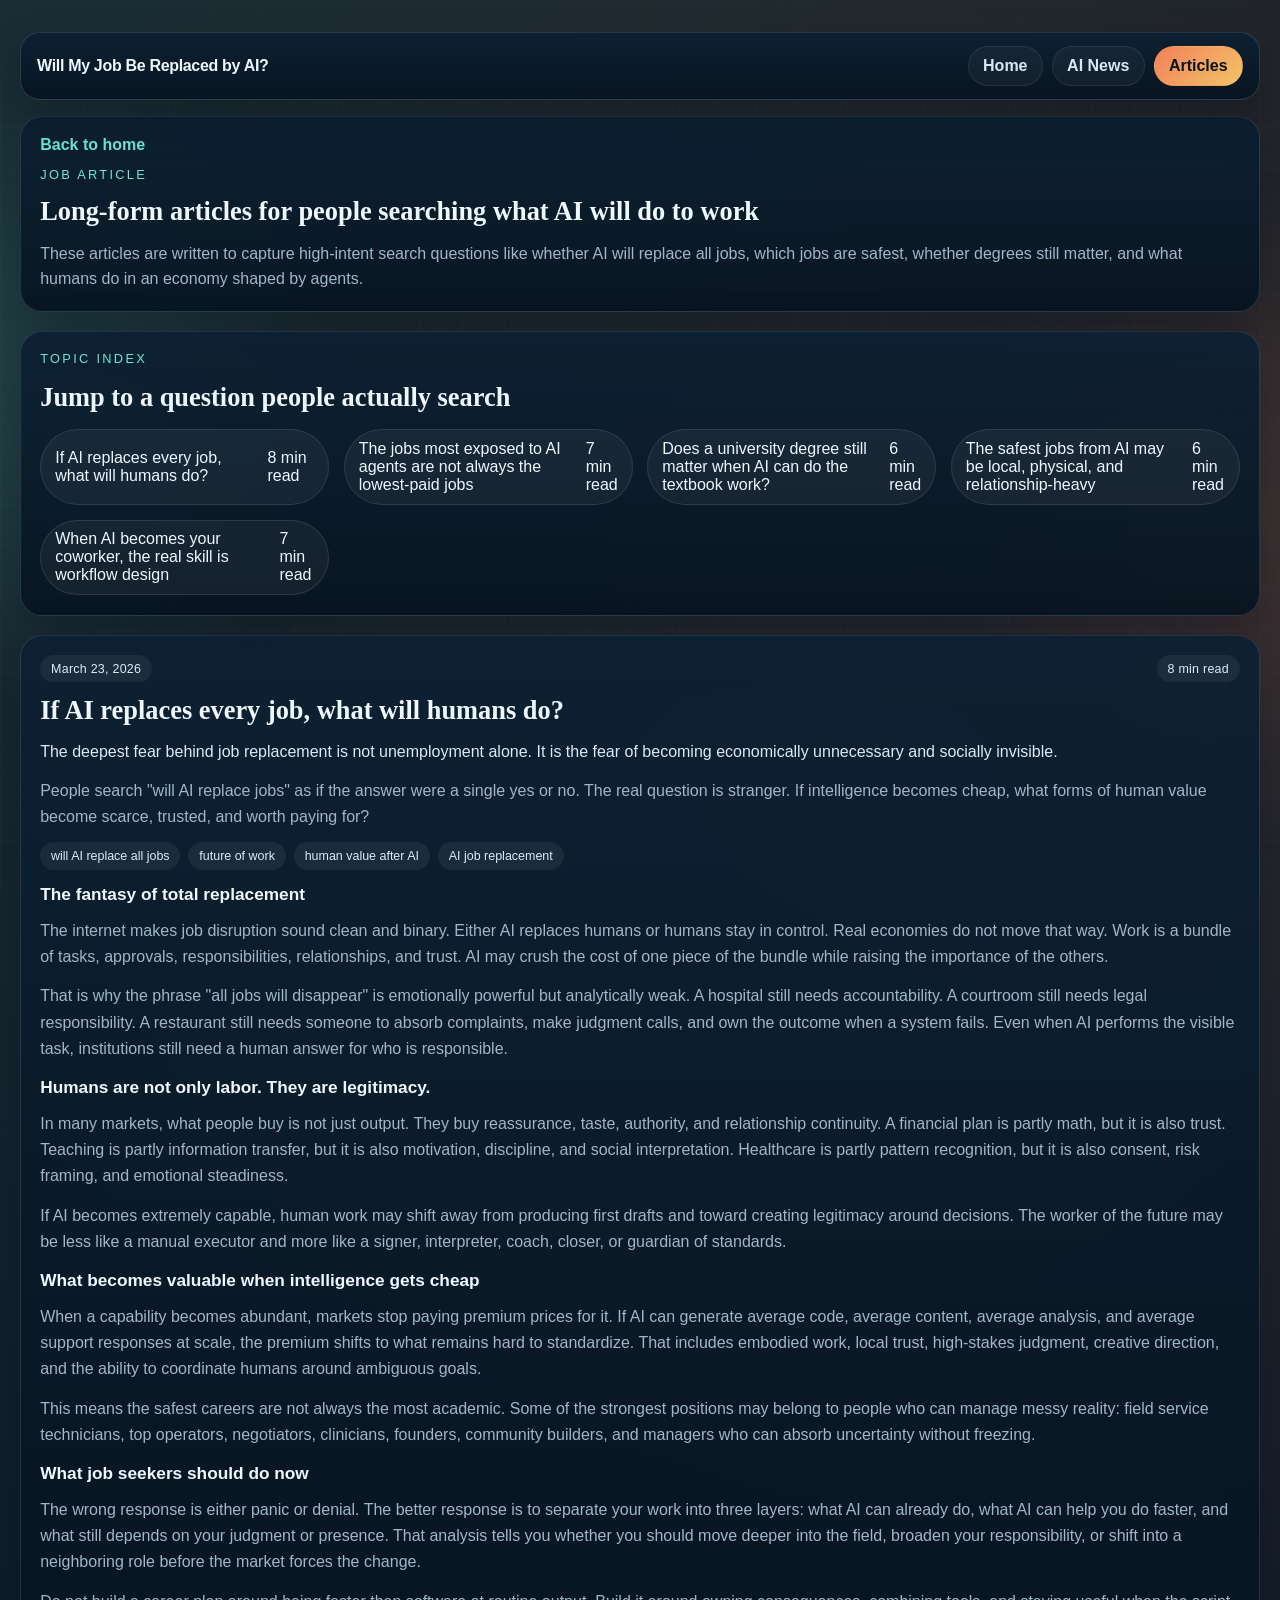
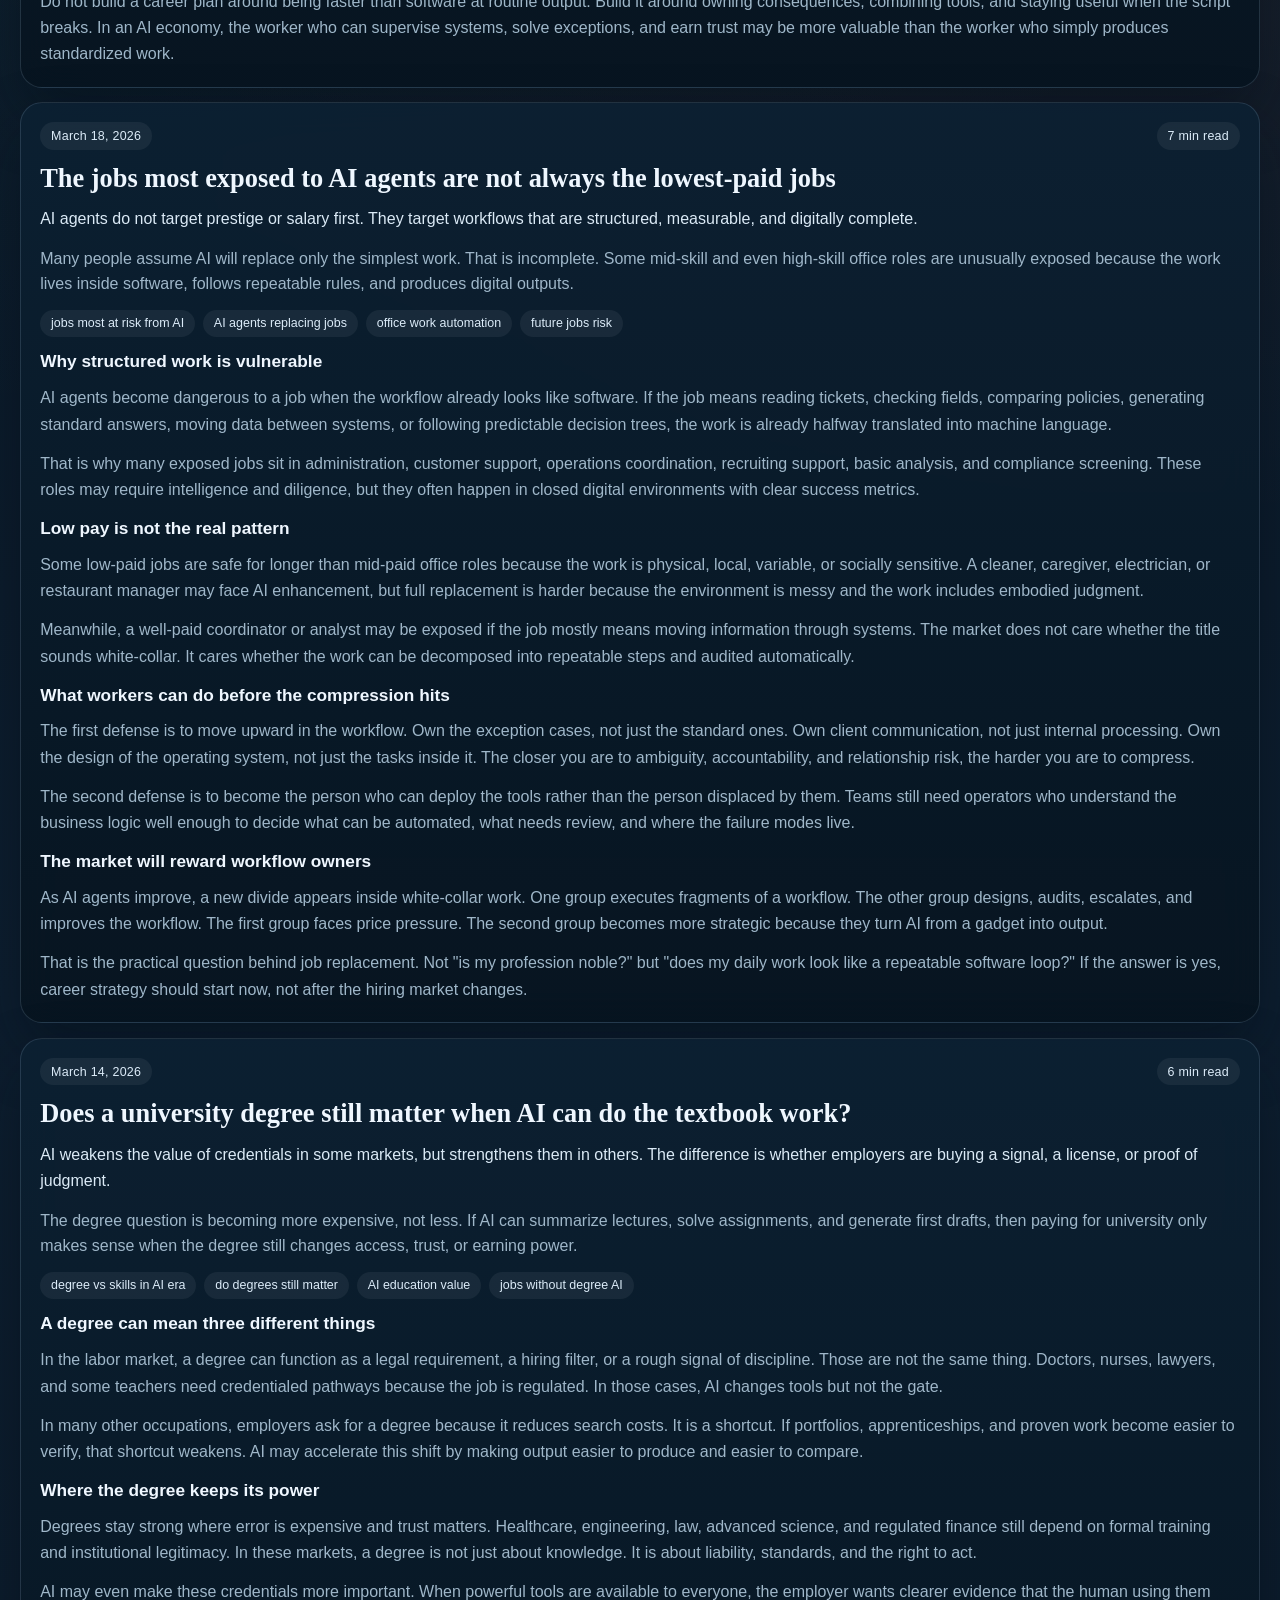
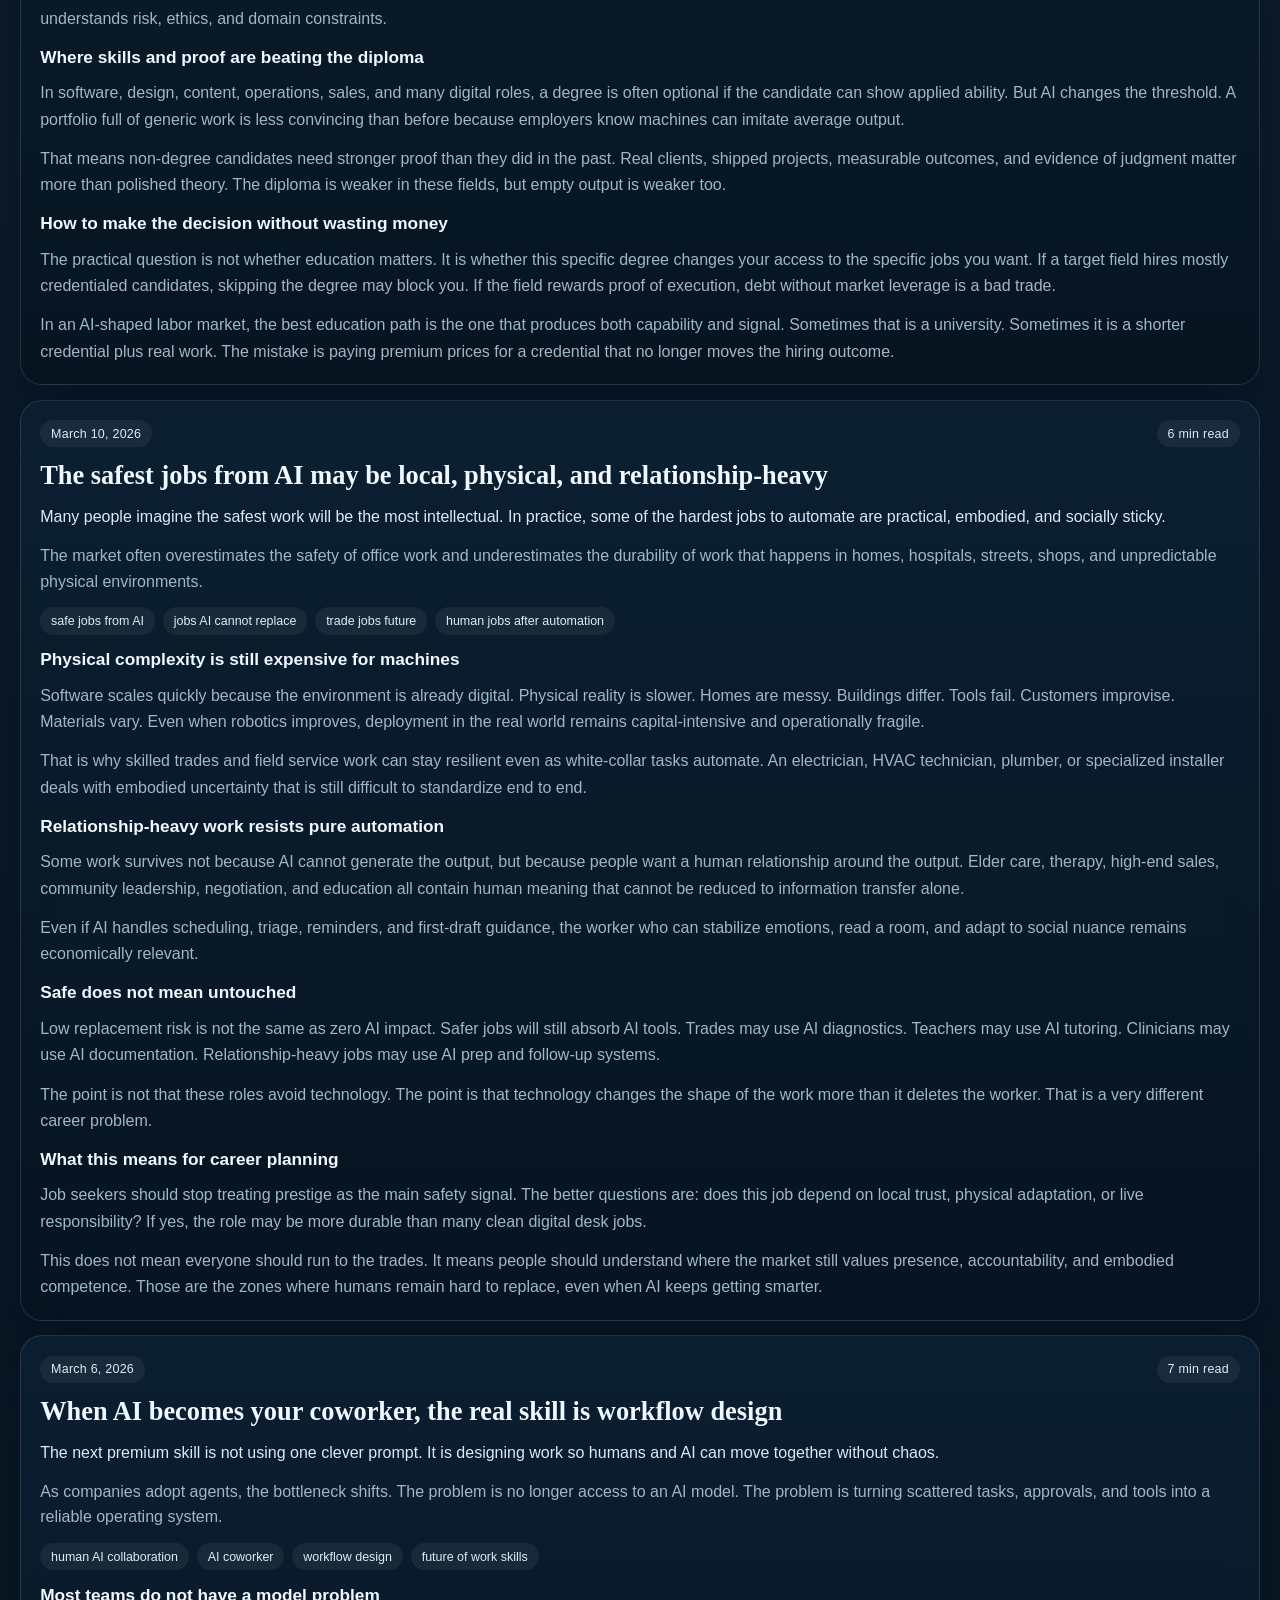
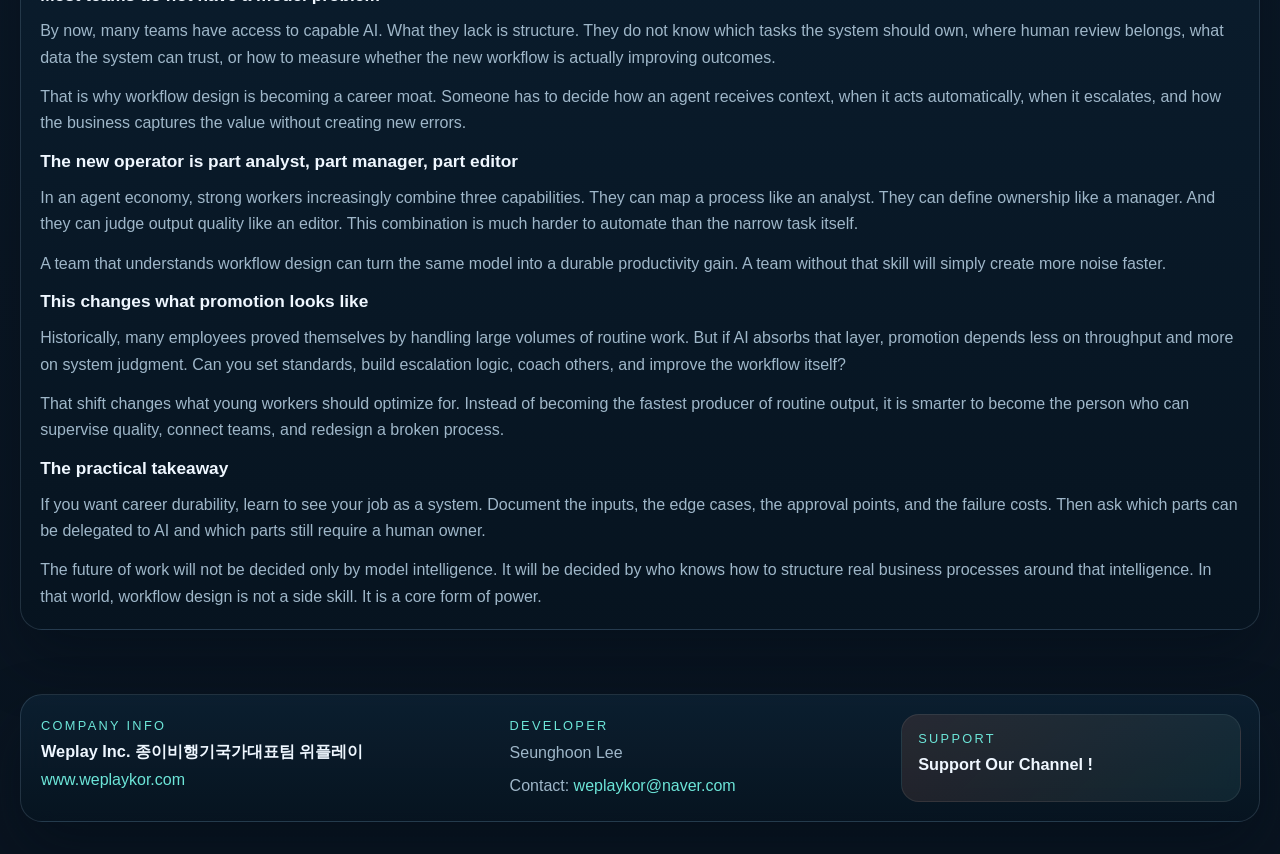
==== commit 41e30204: "Improve site navigation and reduce homepage clutter" ====
--- a/articles.html
+++ b/articles.html
@@ -3,23 +3,34 @@
 <head>
   <meta charset="UTF-8">
   <meta name="viewport" content="width=device-width, initial-scale=1.0">
-  <title>Job Articles About AI Replacing Jobs | Will My Job Replaced by AI?</title>
+  <title>Job Articles About AI Replacing Jobs | Will My Job Be Replaced by AI?</title>
   <meta name="description" content="Read long-form articles about AI replacing jobs, human work after automation, degree value in the AI era, safe jobs from AI, and how workflow design changes careers.">
   <meta name="robots" content="index,follow,max-image-preview:large,max-snippet:-1,max-video-preview:-1">
   <link rel="canonical" href="https://www.willmyjobreplacedbyai.com/articles.html">
   <meta property="og:type" content="website">
-  <meta property="og:title" content="Job Articles About AI Replacing Jobs | Will My Job Replaced by AI?">
+  <meta property="og:title" content="Job Articles About AI Replacing Jobs | Will My Job Be Replaced by AI?">
   <meta property="og:description" content="Explore deep articles about job replacement, AI agents, human value after automation, and the future of work.">
   <meta property="og:url" content="https://www.willmyjobreplacedbyai.com/articles.html">
-  <meta property="og:site_name" content="Will My Job Replaced by AI?">
+  <meta property="og:site_name" content="Will My Job Be Replaced by AI?">
   <meta property="og:image" content="https://www.willmyjobreplacedbyai.com/og-image.svg">
-  <link rel="stylesheet" href="styles.css?v=2026-03-23-2">
+  <link rel="stylesheet" href="styles.css?v=2026-03-24-1">
 </head>
 <body data-page="articles">
   <div class="ambient ambient-left"></div>
   <div class="ambient ambient-right"></div>
 
   <main class="page-shell">
+    <nav class="site-nav" aria-label="Primary">
+      <div class="site-nav-shell">
+        <a class="site-nav-brand" href="./">Will My Job Be Replaced by AI?</a>
+        <div class="site-nav-links">
+          <a class="site-nav-link" href="./">Home</a>
+          <a class="site-nav-link" href="news.html">AI News</a>
+          <a class="site-nav-link is-active" href="articles.html" aria-current="page">Articles</a>
+        </div>
+      </div>
+    </nav>
+
     <header class="subpage-hero">
       <a class="back-link" href="./">Back to home</a>
       <p class="section-kicker">Job Article</p>
@@ -61,6 +72,6 @@
     </div>
   </footer>
 
-  <script src="editorial.js?v=2026-03-23-1"></script>
+  <script src="editorial.js?v=2026-03-24-1"></script>
 </body>
 </html>
--- a/styles.css
+++ b/styles.css
@@ -84,6 +84,77 @@
   padding: 2rem 0 4rem;
 }
 
+.section-anchor {
+  scroll-margin-top: 7rem;
+}
+
+.site-nav {
+  position: sticky;
+  top: 0.8rem;
+  z-index: 24;
+  margin-bottom: 1rem;
+}
+
+.site-nav-shell {
+  display: flex;
+  justify-content: space-between;
+  align-items: center;
+  gap: 1rem;
+  padding: 0.8rem 1rem;
+  border-radius: 20px;
+  backdrop-filter: blur(18px);
+  background: linear-gradient(180deg, rgba(12, 32, 50, 0.94) 0%, rgba(7, 20, 32, 0.94) 100%);
+  border: 1px solid rgba(171, 205, 230, 0.18);
+  box-shadow: 0 18px 40px rgba(1, 11, 20, 0.3);
+}
+
+.site-nav-brand,
+.site-nav-link {
+  text-decoration: none;
+}
+
+.site-nav-brand {
+  color: var(--text);
+  font-weight: 800;
+  letter-spacing: -0.02em;
+  white-space: nowrap;
+}
+
+.site-nav-links {
+  display: flex;
+  align-items: center;
+  justify-content: flex-end;
+  flex-wrap: wrap;
+  gap: 0.55rem;
+}
+
+.site-nav-link {
+  display: inline-flex;
+  align-items: center;
+  justify-content: center;
+  min-height: 2.5rem;
+  padding: 0.56rem 0.9rem;
+  border-radius: 999px;
+  border: 1px solid rgba(255, 255, 255, 0.08);
+  background: rgba(255, 255, 255, 0.04);
+  color: #d8e8f4;
+  font-weight: 700;
+  transition: transform 0.18s ease, border-color 0.18s ease, color 0.18s ease, background 0.18s ease;
+}
+
+.site-nav-link:hover,
+.site-nav-link:focus-visible {
+  border-color: rgba(108, 229, 216, 0.34);
+  color: var(--text);
+  transform: translateY(-1px);
+}
+
+.site-nav-link.is-active {
+  border-color: transparent;
+  background: linear-gradient(135deg, rgba(255, 135, 92, 0.95) 0%, rgba(255, 205, 107, 0.95) 100%);
+  color: #091420;
+}
+
 .site-footer {
   width: min(var(--max-width), calc(100% - 2rem));
   margin: 0 auto 2rem;
@@ -123,6 +194,17 @@
 .footer-copy {
   color: var(--muted);
   line-height: 1.6;
+}
+
+.footer-visitors-line {
+  display: flex;
+  align-items: center;
+  gap: 1rem;
+  flex-wrap: wrap;
+}
+
+.footer-visitors-line strong {
+  color: var(--text);
 }
 
 .footer-link {
@@ -276,6 +358,13 @@
   line-height: 1.6;
 }
 
+.hero-actions {
+  display: flex;
+  gap: 0.75rem;
+  flex-wrap: wrap;
+  align-items: center;
+}
+
 .hero-notes {
   display: grid;
   gap: 0.8rem;
@@ -395,6 +484,18 @@
   transition: border-color 0.18s ease, transform 0.18s ease;
 }
 
+.editorial-button-strong {
+  border-color: transparent;
+  background: linear-gradient(135deg, rgba(255, 135, 92, 0.95) 0%, rgba(255, 205, 107, 0.95) 100%);
+  color: #091420;
+  font-weight: 800;
+}
+
+.editorial-button-strong:hover {
+  color: #091420;
+  border-color: transparent;
+}
+
 .editorial-button:hover,
 .pagination-link:hover,
 .toc-link:hover,
@@ -547,6 +648,12 @@
   animation: rise 0.85s ease both;
 }
 
+.guide-stack {
+  margin-top: 1.4rem;
+  display: grid;
+  gap: 1rem;
+}
+
 .filter-header {
   display: grid;
   gap: 0.25rem;
@@ -565,6 +672,73 @@
   margin-top: 0;
 }
 
+.guide-panel {
+  padding: 0;
+  overflow: hidden;
+}
+
+.guide-panel details {
+  padding: 1rem;
+}
+
+.guide-panel summary {
+  list-style: none;
+  display: grid;
+  gap: 0.35rem;
+  cursor: pointer;
+}
+
+.guide-panel summary::-webkit-details-marker,
+.faq-item summary::-webkit-details-marker {
+  display: none;
+}
+
+.guide-panel-summary {
+  position: relative;
+  padding-right: 3.2rem;
+}
+
+.guide-panel-summary::after {
+  content: "+";
+  position: absolute;
+  top: 0.15rem;
+  right: 0;
+  display: grid;
+  place-items: center;
+  width: 2rem;
+  height: 2rem;
+  border-radius: 999px;
+  border: 1px solid rgba(255, 255, 255, 0.1);
+  background: rgba(255, 255, 255, 0.05);
+  color: var(--text);
+  font-size: 1.25rem;
+  line-height: 1;
+}
+
+.guide-panel details[open] .guide-panel-summary::after {
+  content: "-";
+}
+
+.guide-panel-title {
+  color: var(--text);
+  font-size: clamp(1.5rem, 2.4vw, 2rem);
+  font-family: "Iowan Old Style", "Palatino Linotype", "Book Antiqua", Georgia, serif;
+  line-height: 1.02;
+  letter-spacing: -0.03em;
+}
+
+.guide-panel-lead {
+  max-width: 68rem;
+  color: #bfd3e2;
+  line-height: 1.6;
+}
+
+.guide-panel-body {
+  margin-top: 1rem;
+  padding-top: 1rem;
+  border-top: 1px solid rgba(255, 255, 255, 0.08);
+}
+
 .seo-grid {
   margin-top: 1rem;
   display: grid;
@@ -572,15 +746,77 @@
   grid-template-columns: repeat(auto-fit, minmax(220px, 1fr));
 }
 
+.seo-columns {
+  margin-top: 1rem;
+  display: grid;
+  gap: 0.8rem;
+  grid-template-columns: repeat(auto-fit, minmax(280px, 1fr));
+}
+
+.seo-list {
+  margin: 0.8rem 0 0;
+  padding-left: 1.1rem;
+  color: var(--muted);
+  display: grid;
+  gap: 0.48rem;
+  line-height: 1.6;
+}
+
+.seo-inline-link {
+  color: var(--teal);
+  text-decoration-color: rgba(108, 229, 216, 0.6);
+  text-underline-offset: 0.16rem;
+}
+
+.seo-inline-link:hover {
+  color: var(--text);
+}
+
 .faq-list {
   margin-top: 1rem;
   display: grid;
-  gap: 0.4rem;
-}
-
-.faq-list h3 {
-  font-size: 1.1rem;
+  gap: 0.75rem;
+}
+
+.faq-item {
+  padding: 0;
+  border-radius: 18px;
+  background: rgba(255, 255, 255, 0.035);
+  border: 1px solid rgba(255, 255, 255, 0.07);
+  overflow: hidden;
+}
+
+.faq-item summary {
+  position: relative;
+  cursor: pointer;
+  padding: 1rem 3rem 1rem 1rem;
+  list-style: none;
+}
+
+.faq-item summary::after {
+  content: "+";
+  position: absolute;
+  top: 0.9rem;
+  right: 1rem;
+  color: var(--teal);
+  font-size: 1.2rem;
+  font-weight: 700;
+}
+
+.faq-item[open] summary::after {
+  content: "-";
+}
+
+.faq-question {
+  color: var(--text);
+  font-size: 1.08rem;
+  font-weight: 700;
   line-height: 1.45;
+}
+
+.faq-item p {
+  margin: 0;
+  padding: 0 1rem 1rem;
 }
 
 .control-panel {
@@ -605,6 +841,107 @@
   font-size: 0.84rem;
   font-weight: 700;
   color: #d6e7f5;
+}
+
+.request-card {
+  margin-top: 1.4rem;
+  position: relative;
+  overflow: hidden;
+  padding: 1.35rem;
+  border-radius: var(--radius-lg);
+  display: grid;
+  gap: 1rem;
+  animation: rise 0.88s ease both;
+  border: 1px solid rgba(255, 255, 255, 0.12);
+  background:
+    radial-gradient(circle at top left, rgba(108, 229, 216, 0.12), transparent 28%),
+    radial-gradient(circle at 88% 18%, rgba(255, 135, 92, 0.16), transparent 24%),
+    linear-gradient(180deg, rgba(15, 38, 58, 0.96) 0%, rgba(8, 23, 36, 0.96) 100%);
+  box-shadow:
+    0 24px 48px rgba(1, 10, 19, 0.32),
+    inset 0 1px 0 rgba(255, 255, 255, 0.05);
+}
+
+.request-copy {
+  display: grid;
+  gap: 0.55rem;
+}
+
+.request-card h2 {
+  margin: 0;
+  font-size: clamp(2rem, 3.2vw, 2.7rem);
+  font-family: "Iowan Old Style", "Palatino Linotype", "Book Antiqua", Georgia, serif;
+  letter-spacing: -0.03em;
+  line-height: 0.96;
+}
+
+.request-card .section-copy {
+  max-width: 60rem;
+  color: #c2d6e6;
+  font-size: 1.02rem;
+}
+
+.request-form {
+  display: grid;
+  gap: 0.85rem;
+  padding: 1rem;
+  border-radius: 20px;
+  background: linear-gradient(180deg, rgba(255, 255, 255, 0.05) 0%, rgba(255, 255, 255, 0.025) 100%);
+  border: 1px solid rgba(255, 255, 255, 0.08);
+}
+
+.request-form-row {
+  display: grid;
+  grid-template-columns: minmax(0, 1fr) auto;
+  gap: 0.75rem;
+  align-items: stretch;
+}
+
+.request-form-row input {
+  min-width: 0;
+  min-height: 3.9rem;
+  padding: 1rem 1.15rem;
+  border-radius: 18px;
+  border-color: rgba(255, 255, 255, 0.12);
+  background: rgba(240, 248, 255, 0.06);
+  font-size: 1.02rem;
+  box-shadow: inset 0 1px 0 rgba(255, 255, 255, 0.04);
+}
+
+.request-form-row input:hover {
+  border-color: rgba(255, 255, 255, 0.2);
+  background: rgba(240, 248, 255, 0.075);
+}
+
+.request-form-row input:focus {
+  border-color: rgba(108, 229, 216, 0.42);
+  background: rgba(240, 248, 255, 0.1);
+  box-shadow:
+    inset 0 1px 0 rgba(255, 255, 255, 0.05),
+    0 0 0 4px rgba(108, 229, 216, 0.12);
+}
+
+.request-form-row .editorial-button {
+  min-height: 3.9rem;
+  padding-inline: 1.3rem;
+  font-size: 1rem;
+  white-space: nowrap;
+}
+
+.request-honeypot {
+  display: none;
+}
+
+.request-note {
+  margin: 0;
+  color: #c6d8e6;
+  font-size: 0.95rem;
+}
+
+.request-success {
+  margin: 0;
+  color: var(--teal);
+  font-size: 0.92rem;
 }
 
 input,
@@ -979,6 +1316,15 @@
 }
 
 @media (max-width: 980px) {
+  .site-nav-shell {
+    align-items: flex-start;
+    flex-direction: column;
+  }
+
+  .site-nav-links {
+    justify-content: flex-start;
+  }
+
   .hero,
   .editorial-grid,
   .footer-shell,
@@ -1021,4 +1367,40 @@
     max-width: 100%;
     font-size: clamp(2.5rem, 14vw, 4rem);
   }
-}
+
+  .site-nav {
+    top: 0.5rem;
+  }
+
+  .site-nav-shell {
+    padding: 0.8rem 0.85rem;
+  }
+
+  .site-nav-brand {
+    white-space: normal;
+  }
+
+  .request-card {
+    padding: 1rem;
+  }
+
+  .request-form {
+    padding: 0.85rem;
+  }
+
+  .request-form-row {
+    grid-template-columns: 1fr;
+  }
+
+  .request-form-row .editorial-button {
+    width: 100%;
+  }
+
+  .guide-panel details {
+    padding: 0.9rem;
+  }
+
+  .guide-panel-summary {
+    padding-right: 2.8rem;
+  }
+}
